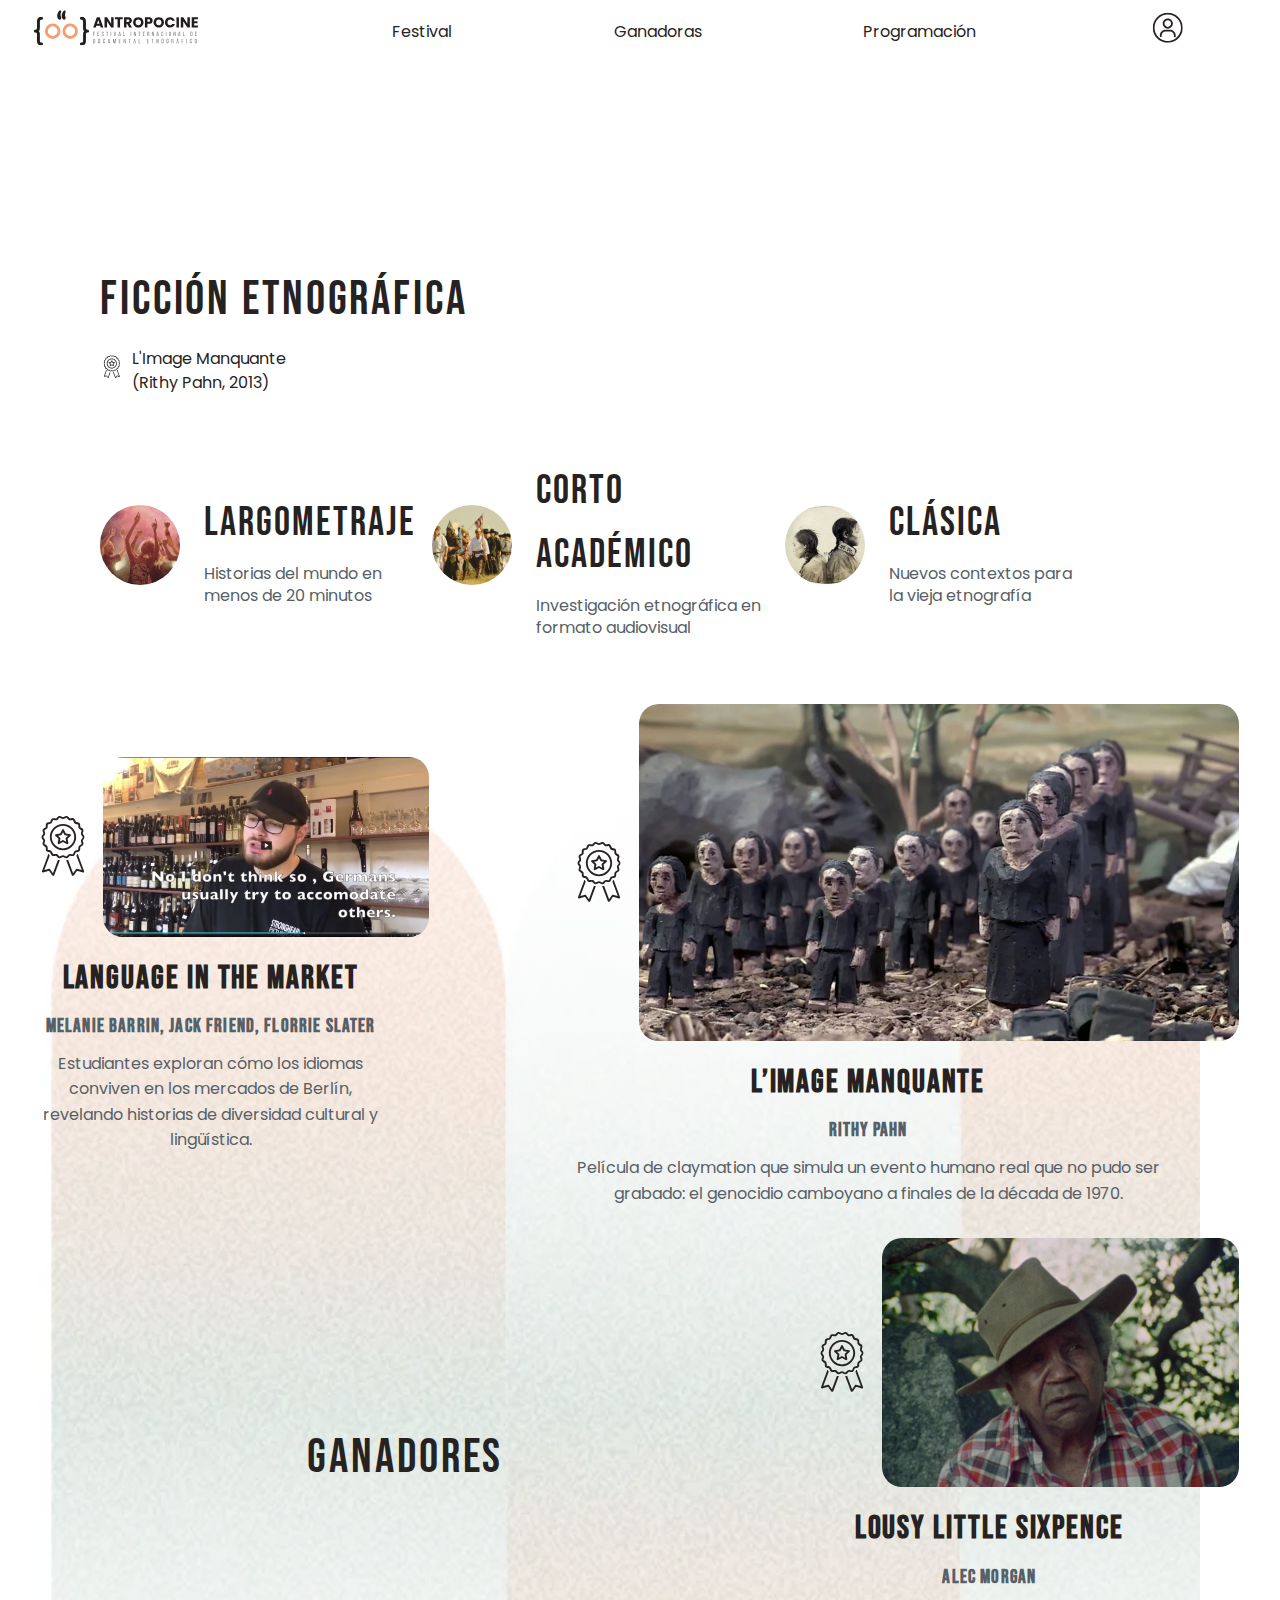
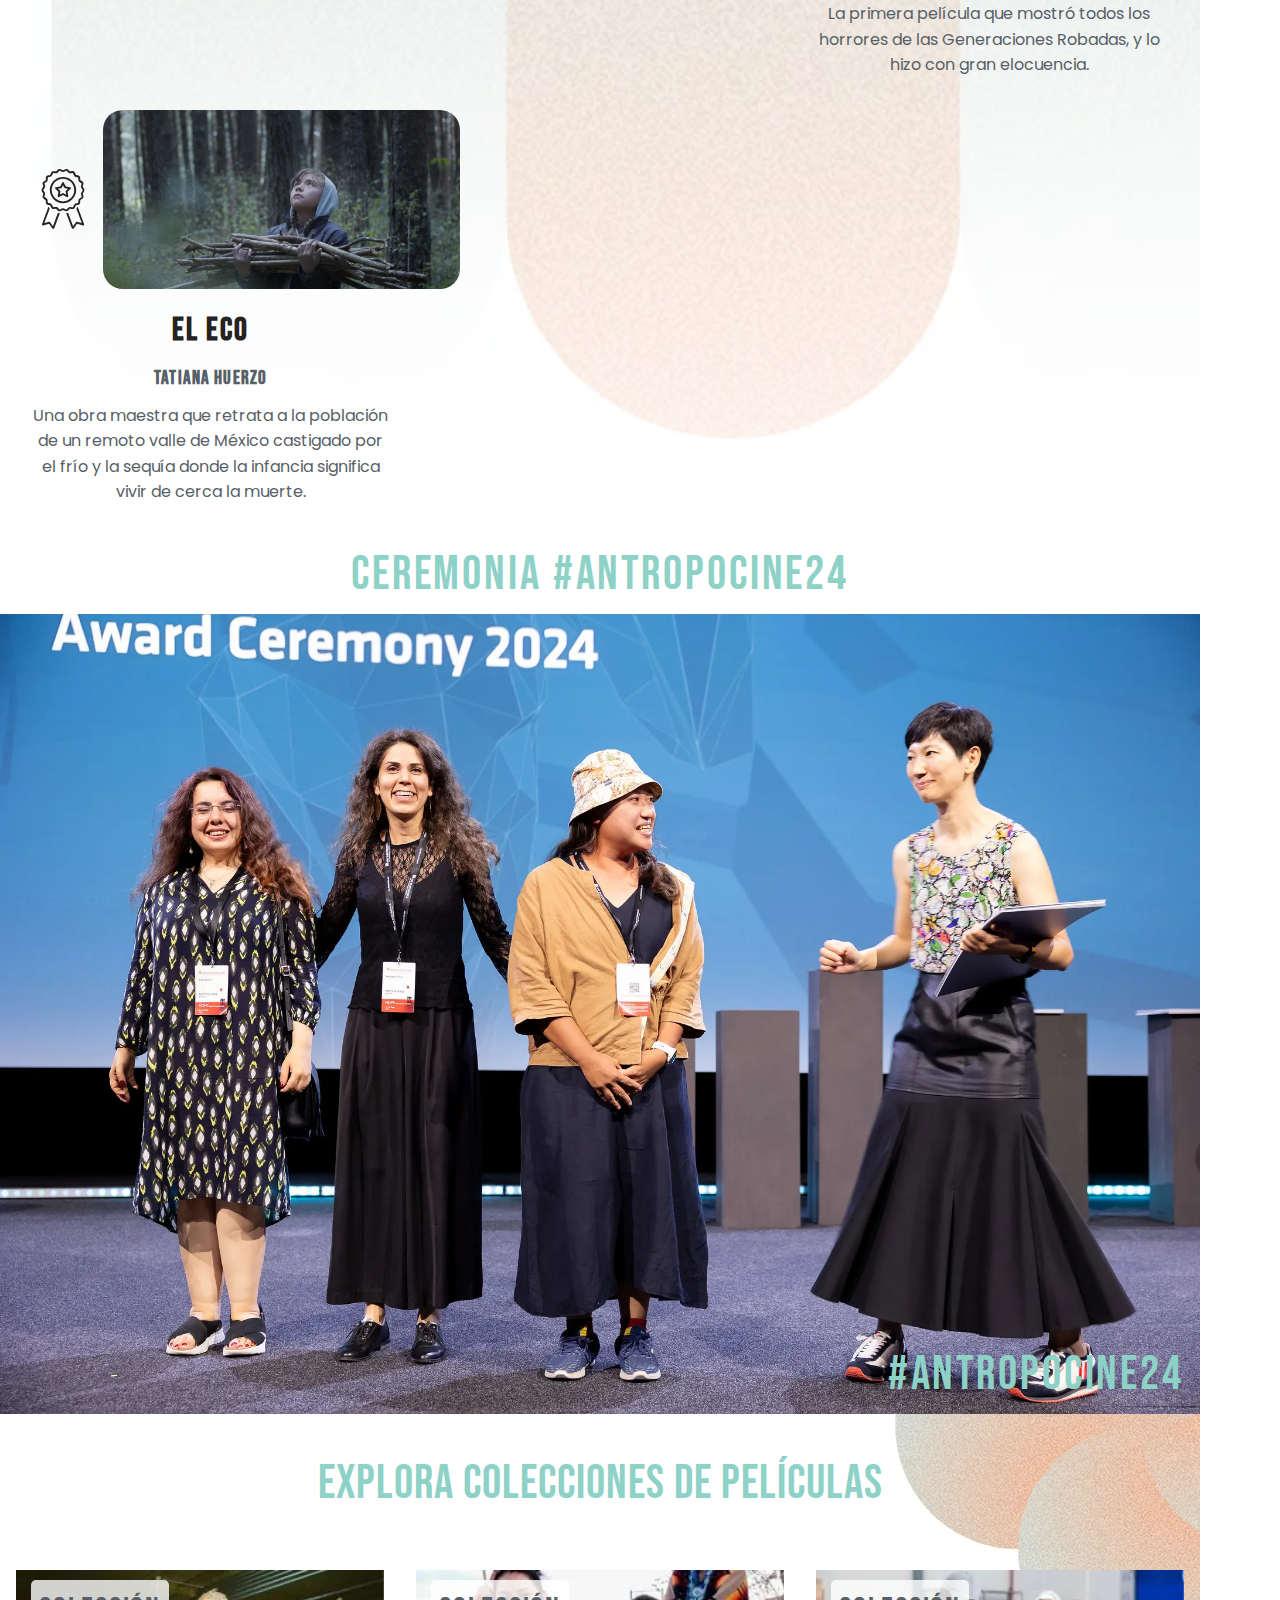
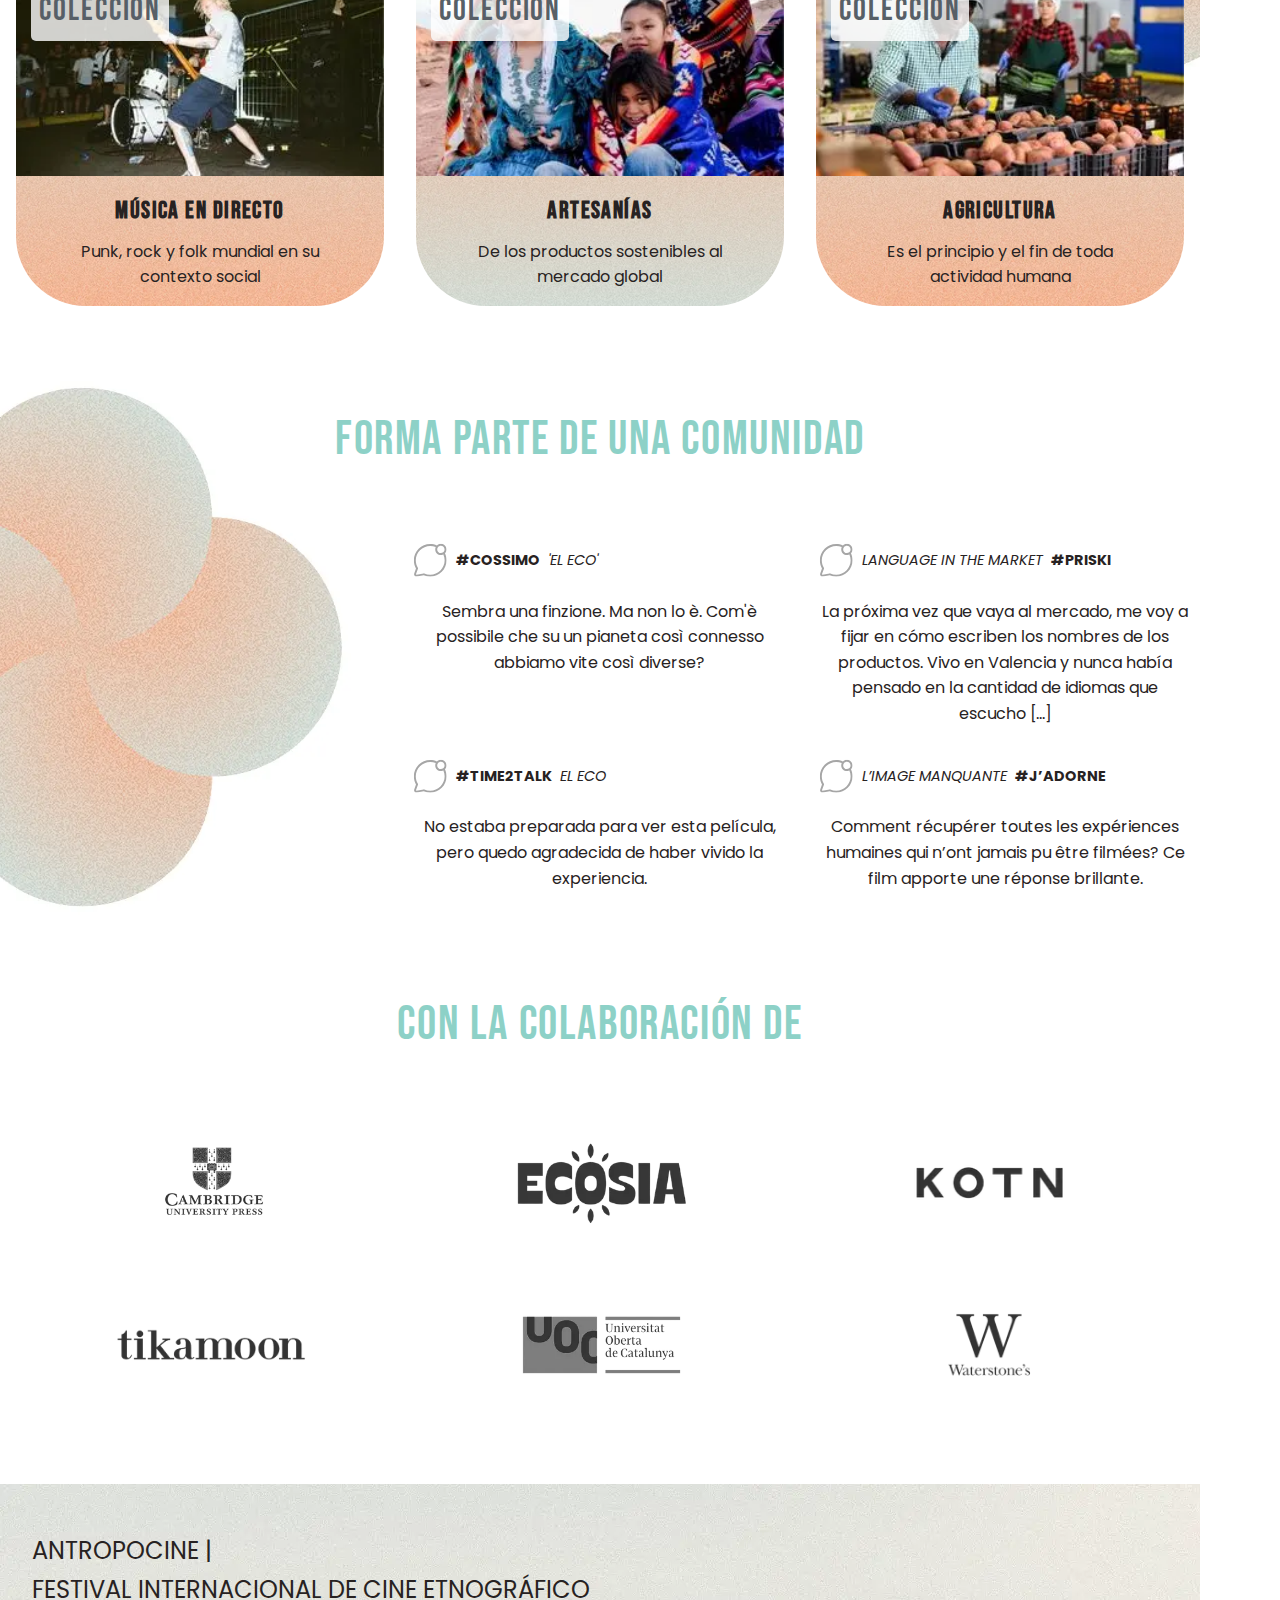
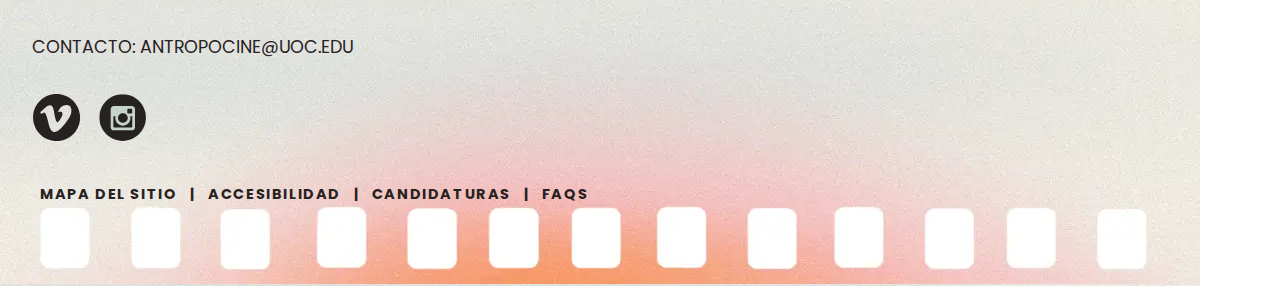
==== index.html @ ffd3224d "Update index.html" ====
<!DOCTYPE html>
<html lang="es">
<head>
    <meta charset="UTF-8">
    <meta name="viewport" content="width=device-width, initial-scale=1.0">
    <title>Home</title>
    <!-- Enlace a Google Fonts -->
    <link href="https://fonts.googleapis.com/css2?family=Bebas+Neue&family=Poppins:wght@400;500;600;700&display=swap" rel="stylesheet">
    <!-- Archivo CSS -->
    <link rel="stylesheet" href="css/base.css">
    <link rel="stylesheet" href="css/styles.css">
</head>
<body>
    <div class="container">
        <header class="header-container">
            <!-- Botón del menú -->
            <button id="menu-toggle" aria-haspopup="true" aria-expanded="false" aria-controls="menu">
                <img src="assets/icons/menu.svg" alt="Abrir menú">
            </button>
        
            <!-- Logo -->
            <a href="index.html" class="header-logo">
                <img src="assets/icons/antropocine.svg" alt="Antropocine Logo">
            </a>
        
            <!-- Menú desplegable -->
            <nav id="menu" class="dropdown" aria-hidden="true">
                <ul>
                    <li><a href="#festival">Festival</a></li>
                    <li><a href="#ganadoras">Ganadoras</a></li>
                    <li><a href="#programacion">Programación</a></li>
                </ul>
            </nav>
        
            <!-- Ícono del usuario -->
            <a id="user-access" href="#useracces" aria-label="Acceso de usuario">
                <img src="assets/icons/user.svg" alt="Acceso de usuario">
            </a>
        </header>
        <main class="container">
            <!-- Sección vídeo destacado-->
            <section class="highlight">
                <video class="banner-video" autoplay muted loop playsinline aria-label="Vídeo destacado sobre ficción etnográfica">
                    <source src="assets/videos/The-Missing-Picture.mov" type="video/mp4">
                    Tu navegador no soporta la reproducción de vídeo.
                </video>
                <div class="highlight-title">
                    <h2>Ficción Etnográfica</h2>
                    <div class="text-with-icon">
                        <img src="assets/icons/award.svg" alt="Película premiada" class="text-icon">
                        <div class="video-title">
                            <p>L'Image Manquante</p>
                            <p>(Rithy Pahn, 2013)</p>
                        </div>
                    </div>
                </div>
            </section>
            <!-- Sección categorías-->
        <section class="other-categories">
            <div id="long-film" role="region" aria-labelledby="long-film-title">
                <img src="assets/images/categorias/largometraje.webp" alt="Largometraje" class="round-image">
                <div class="category-title">
                    <h2 id="long-film-title">Largometraje</h2>
                    <p>Historias del mundo en menos de 20 minutos</p>
                </div>
            </div>
            <div id="academic" role="region" aria-labelledby="academic-title">
                <img src="assets/images/categorias/academico.webp" alt="Académico" class="round-image">
                <div class="category-title">
                    <h2 id="academic-title">Corto académico</h2>
                    <p>Investigación etnográfica en formato audiovisual</p>
                </div>
            </div>
            <div id="classical" role="region" aria-labelledby="classical-title">
                <img src="assets/images/categorias/clasica.webp" alt="Clasico" class="round-image">
                <div class="category-title">
                    <h2 id="classical-title">Clásica</h2>
                    <p>Nuevos contextos para la vieja etnografía</p>
                </div>
            </div>
        </section>
        <!-- Sección ganadores-->
        <section class="winners" aria-labelledby="winners-title">
            <h2 id="winners-title">Ganadores</h2>
            <div class="winner-detail" role="article">
                <div class="image-with-icon">
                    <img src="assets/icons/award.svg" alt="Película premiada">
                    <img src="assets/images/ganadores/language_in_the_market.webp" alt="Language in the market" class="rounded-image">
                </div>           
                <div class="film-title">
                    <h3 class="title">Language in the market</h3>
                    <h3 class="authors">MELANIE BARRIN, JACK FRIEND, FLORRIE SLATER</h3>
                    <p>Estudiantes exploran cómo los idiomas conviven en los mercados de Berlín,
                        revelando historias de diversidad cultural y lingüística.</p>
                </div>
            </div>
            <div class="winner-detail" role="article">
                <div class="image-with-icon">
                    <img src="assets/icons/award.svg" alt="Película premiada">
                    <img src="assets/images/ganadores/lousylittlesixpence.webp" alt="Lousy Little Sixpence" class="rounded-image">
                </div>  
                <div class="film-title">
                    <h3 class="title">Lousy Little Sixpence</h3>
                    <h3 class="authors">Alec Morgan</h3>
                    <p>La primera película que mostró todos los horrores de las
                        Generaciones Robadas, y lo hizo con gran elocuencia.</p>
                </div>
            </div>
            <div class="winner-detail" role="article">
                <div class="image-with-icon">
                    <img src="assets/icons/award.svg" alt="Película premiada">
                    <img src="assets/images/ganadores/limage_manquante.webp" alt="L'image manquante" class="rounded-image">
                </div> 
                <div class="film-title">
                    <h3 class="title">L’Image Manquante</h3>
                    <h3 class="authors">Rithy Pahn</h3>
                    <p>Película de claymation que simula un evento humano real
                        que no pudo ser grabado: el genocidio camboyano a finales de la década de 1970.</p>
                </div>
            </div>
            <div class="winner-detail" role="article">
                <div class="image-with-icon">
                    <img src="assets/icons/award.svg" alt="Película premiada">
                    <img src="assets/images/ganadores/el_eco.webp" alt="El eco" class="rounded-image">
                </div> 
                <div class="film-title">
                    <h3 class="title">El eco</h3>
                    <h3 class="authors">TATIANA HUERZO</h3>
                    <p>Una obra maestra que retrata a la población de un remoto valle de México
                        castigado por el frío y la sequía donde la infancia significa vivir de cerca la muerte.</p>
                </div>
            </div>
        </section>
        <section class="image-slider" aria-labelledby="carousel-title">
            <h2 id="carousel-title">Ceremonia #antropocine24</h2>
            <div id="slider" class="slider-container">
                <div class="slide active" aria-hidden="false">
                    <img src="assets/images/ceremonia/awards_1.webp" alt="Imagen 1 de la ceremonia">
                    <div class="slide-title">
                        <h2>#antropocine24</h2>
                    </div>
                </div>
                <div class="slide" aria-hidden="true">
                    <img src="assets/images/ceremonia/awards_2.webp" alt="Imagen 2 de la ceremonia">
                    <div class="slide-title">
                        <h2>#antropocine24</h2>
                    </div>
                </div>
                <div class="slide" aria-hidden="true">
                    <img src="assets/images/ceremonia/awards_3.webp" alt="Imagen 3 de la ceremonia">
                    <div class="slide-title">
                        <h2>#antropocine24</h2>
                    </div>
                </div>
                <div class="slide" aria-hidden="true">
                    <img src="assets/images/ceremonia/awards_4.webp" alt="Imagen 4 de la ceremonia">
                    <div class="slide-title">
                        <h2>#antropocine24</h2>
                    </div>
                </div>
                <div class="slide" aria-hidden="true">
                    <img src="assets/images/ceremonia/awards_5.webp" alt="Imagen 5 de la ceremonia">
                    <div class="slide-title">
                        <h2>#antropocine24</h2>
                    </div>
                </div>
            </div>
            <!-- Controles -->
            <button class="prev" aria-controls="slider" aria-label="Imagen anterior">←</button>
            <button class="next" aria-controls="slider" aria-label="Imagen siguiente">→</button>
        </section>
        <!-- Sección colecciones-->
        <section class="film-collections" aria-labelledby="collections-title">
            <h2 id="collections-title">Explora colecciones de películas</h2>
            <div class="collections-grid">
                <div class="collection" role="region" aria-labelledby="music-title">
                    <h3>Colección</h3>
                    <img src="assets/images/colecciones/music.webp" alt="Imagen representativa de la música en directo">
                    <h4 id="music-title">Música en directo</h4>
                    <p>Punk, rock y folk mundial en su contexto social</p>
                </div>
                <div class="collection" role="region" aria-labelledby="crafts-title">
                    <h3>Colección</h3>
                    <img src="assets/images/colecciones/crafts.webp" alt="Imagen representativa de artesanías">
                    <h4 id="crafts-title">Artesanías</h4>
                    <p>De los productos sostenibles al mercado global</p>
                </div>
                <div class="collection" role="region" aria-labelledby="agriculture-title">
                    <h3>Colección</h3>
                    <img src="assets/images/colecciones/agriculture.webp" alt="Imagen representativa de la agricultura">
                    <h4 id="agriculture-title">Agricultura</h4>
                    <p>Es el principio y el fin de toda actividad humana</p>
                </div>           
            </div>
         </section>
         <!-- Sección últimos comentarios -->
        <section class="comments" aria-labelledby="comments-title">
            <h2 id="comments-title">Forma parte de una comunidad</h2>
            <div class="comment-list" role="list">
                <div class="comment"  role="listitem" aria-labelledby="comment-cossimo">
                    <div class="comment-header">
                        <img src="assets/icons/comment_inactive.svg" alt="icono de comentario">
                        <p id="comment-cossimo" class="hastag">#cossimo</p>
                        <p class="film">'El eco'</p>
                    </div>
                    <p class="comment-text">Sembra una finzione. Ma non lo è.
                        Com'è possibile che su un pianeta così
                        connesso abbiamo vite così diverse?</p>
                </div>
                <div class="comment" role="listitem" aria-labelledby="comment-priski">
                    <div class="comment-header">
                        <img src="assets/icons/comment_inactive.svg" alt="icono de comentario">
                        <p class="film">Language in the market</p>
                        <p id="comment-priski" class="hastag">#priski</p>
                    </div>
                    <p class="comment-text">La próxima vez que vaya al mercado,
                        me voy a fijar en cómo escriben los
                        nombres de los productos. Vivo en
                        Valencia y nunca había pensado en la
                        cantidad de idiomas que escucho [...]</p>
                </div>
                <div class="comment" role="listitem" aria-labelledby="comment-time2talk">
                    <div class="comment-header">
                        <img src="assets/icons/comment_inactive.svg" alt="icono de comentario">
                        <p id="comment-time2talk" class="hastag">#time2talk</p>
                        <p class="film">El eco</p>
                    </div>
                    <p class="comment-text">No estaba preparada para ver esta
                        película, pero quedo agradecida de
                        haber vivido la experiencia.</p>
                </div>
                <div class="comment" role="listitem" aria-labelledby="comment-jadorne">
                    <div class="comment-header">
                        <img src="assets/icons/comment_inactive.svg" alt="icono de comentario">
                        <p class="film">l’image manquante</p>
                        <p id="comment-jadorne" class="hastag">#j’adorne</p>
                    </div>
                    <p class="comment-text">Comment récupérer toutes les
                        expériences humaines qui n’ont jamais
                        pu être filmées? Ce film apporte une
                        réponse brillante.</p>
                </div>
            </div>
        </section>
        <!-- Sección patrocinadores -->
        <section class="partners">
            <h2>Con la colaboración de</h2>
            <a href="#Cambridge"><img src="assets/images/patrocinadores/cambridge.webp" alt="Cambridge"></a>
            <a href="#Ecosia"><img src="assets/images/patrocinadores/ecosia.webp" alt="Ecosia"></a>
            <a href="#Kotn"><img src="assets/images/patrocinadores/kotn.webp" alt="Kotn"></a>
            <a href="#Tikamoon"><img src="assets/images/patrocinadores/tikamoon.webp" alt="Tikamoon"></a>
            <a href="#UOC"><img src="assets/images/patrocinadores/uoc.webp" alt="UOC"></a>
            <a href="#WaterStones"><img src="assets/images/patrocinadores/waterstones.webp" alt="WaterStones"></a>
        </section>
        </main>
        <!-- Footer -->
        <footer class="footer">
            <div class="footer-content">
                <p class="footer-title">ANTROPOCINE |<br>FESTIVAL INTERNACIONAL DE CINE ETNOGRÁFICO</p>
                <p class="footer-contact">CONTACTO: <a href="mailto:#">ANTROPOCINE@UOC.EDU</a></p>
                
                <div class="social-icons">
                    <a href="#vimeo" aria-label="Ir a Vimeo">
                        <img src="assets/icons/vimeo_black.svg" alt="Vimeo">
                    </a>
                    <a href="#instagram" aria-label="Ir a Instagram">
                        <img src="assets/icons/instagram_black.svg" alt="Instagram">
                    </a>
                </div>
        
                <nav class="footer-links">
                    <a href="#mapa-sitio">MAPA DEL SITIO</a> |
                    <a href="#accesibilidad">ACCESIBILIDAD</a> |
                    <a href="#candidaturas">CANDIDATURAS</a> |
                    <a href="#faqs">FAQS</a>
                </nav>
            </div>
        </footer>
    </div>
    <!-- Enlace al archivo JavaScript -->
    <script src="js/menu.js"></script>
    <script src="js/slider.js"></script>    
</body>
</html>
---- css/base.css ----
/* base.css */

/* Variables globales de colores */
:root {
    --color-white: #FFFFFF;
    --color-moss-green: #8dd1c7;
    --color-clay-orange: #F49E71;
    --color-watercolor-gray: #575F67;
    --color-raisin-black: #272222;
}

/* Tipografías globales */
body {
    font-family: 'Poppins', sans-serif;
    font-size: 1rem;
    color: var(--color-raisin-black);
    line-height: 1.6;
    margin: 0;
    padding: 0;
    background-color: var(--color-white);
    box-sizing: border-box;
}

h1, h2, h3, h4, h5, h6 {
    font-family: 'Bebas Neue', sans-serif;
    letter-spacing: 0.06em;
    margin: 0;
}

h1 {
    font-size: 2.3rem;
    font-weight: normal;
    text-transform: uppercase;
}

h2 {
    font-size: 1.8rem;
    font-weight: lighter;
    text-transform: uppercase;
}
h3 {
    font-size: 1.5rem;
    font-weight: lighter;
    text-transform: uppercase;
}
h {
    font-size: 1.2rem;
    font-weight: lighter;
    text-transform: uppercase;
}
p {
    font-size: 1rem;
    margin: 0;
}

blockquote {
    font-size: 24px;
    font-weight: 300;
    color: var(--color-watercolor-gray);
    border-left: 4px solid var(--color-clay-orange);
    padding-left: 1rem;
    margin: 1rem 0;
}

/* Botones */
button {
    background: linear-gradient(to right, var(--color-moss-green), var(--color-clay-orange));
    color: var(--color-white);
    font-family: 'Poppins', sans-serif;
    font-size: 15px;
    border: none;
    padding: 0.5rem 1rem;
    border-radius: 5px;
    cursor: pointer;
    transition: background-color 0.3s ease;
}

button:hover {
    background: linear-gradient(to left, var(--color-clay-orange), var(--color-moss-green));
}

/* Contenedores */
.container {
    max-width: 1200px;
    margin: 0 auto;
}

.card {
    background-color: var(--color-white);
    border: 1px solid var(--color-moss-green);
    border-radius: 8px;
    box-shadow: 0 4px 8px rgba(0, 0, 0, 0.1);
    padding: 1rem;
    margin: 1rem 0;
    transition: transform 0.3s ease;
}

.card:hover {
    transform: scale(1.02);
}

/* Media Queries */
@media (min-width: 680px) {
    h1 {
        font-size: 4rem;
    }

    h2 {
        font-size: 3rem;
    }
    h3{
        font-size: 2rem;
    }
    h4{
        font-size: 1.5rem;
    }

    p {
        font-size: 1rem;
    }

    .container {
        padding: 0.5rem;
    }
}
---- css/styles.css ----
* {
    margin: 0 ;
    padding: 0;
    box-sizing: border-box;
    max-width: 1200px;

}

/* CONTENEDOR PRINCIPAL */
.container {
    max-width: 1200px; /* Ancho máximo */
    margin: 0 auto; /* Centrar en pantalla */
    padding: 0; /* Espaciado interno */
    margin-top: 4rem;
}
/* HEADER CONTAINER */
.header-container {
    position: fixed; /* Siempre visible */
    width: 100%; /* Ocupa todo el ancho */
    max-width: 1200px;
    margin: 0 auto;
    height: 4rem; /* Altura fija */
    top: 0;
    left: 0;
    display: flex; /* Flex para distribuir los elementos */
    justify-content: space-between; /* Espacio entre los elementos */
    align-items: center; /* Centrado vertical */
    padding: 0 1rem; /* Espaciado interno horizontal */
    background-color: var(--color-white); /* Fondo blanco */
    z-index: 1000; /* Encima de otros elementos */
}

/* HEADER - BOTONES Y LOGO */
.header-container > div {
    display: flex; /* Flexbox para organizar los elementos */
    align-items: center; /* Centrado vertical */
    justify-content: space-between; /* Espaciado uniforme */
    width: 100%; /* Ocupa todo el ancho disponible */
    gap: 1rem;
}

/* BOTÓN DEL MENÚ Y DE USUARIO */
#menu-toggle, #user-access {
    background: none; /* Sin fondo */
    border: none; /* Sin bordes */
    padding: 0; /* Sin relleno extra */
    cursor: pointer; /* Cursor interactivo */
    flex-shrink: 0; /* Evita que los íconos se reduzcan */
}

#menu-toggle img, #user-access img {
    width: 32px; /* Tamaño del ícono */
    height: 32px;
    transition: transform 0.3s ease;
}

#menu-toggle img:hover {
    content: url('../assets/icons/menu_hover.svg');/*cambio de icono al pasar por encima*/
}
#user-access img:hover{
    content: url('../assets/icons/user_hover.svg');/*cambio de icono al pasar por encima*/
}
/* LOGO */
.header-container img {
    width: auto; /* Escala según el contenido */
    max-height: 3rem; /* Limitar altura */
    object-fit: contain; /* Escala proporcional */
    flex-grow: 1; /* El logo ocupa el espacio central sobrante */
}

/* MENÚ NAV (OCULTO POR DEFECTO) */
nav.dropdown {
    display: none; /* Ocultar inicialmente */
    position: absolute; /* Relativo al header */
    top: 0; /* Comienza en la parte superior */
    left: 0; /* Alineado a la izquierda */
    transform: translateY(-100%); /* Oculto hacia arriba */
    width: 50%; /* Menú ocupará la mitad del ancho */
    background-color: rgba(255,255,255,0.9); /* Fondo blanco semitransparente */
    z-index: 2000;/*Asegura que el menú esté encima de todo*/
    transition: transform 0.3s ease, opacity 0.3s ease; /* Transiciones suaves */
    opacity: 0; /* Inicialmente invisible */
}

/* MENÚ ACTIVO */
nav.dropdown.active {
    display: block; /* Mostrar el menú */
    transform: translateY(0); /* Deslizar hacia abajo */
    opacity: 1; /* Hacer visible */
}

/* Contenido del menú */
nav.dropdown ul {
    list-style: none; /* Sin viñetas */
    margin: 0; /*Sin margen*/
    padding: 1rem; /* Espaciado interno */
}

nav.dropdown ul li {
    padding: 0.5rem 0;
}

nav.dropdown ul li:last-child {
    border-bottom: none; /* Sin borde para el último */
}

nav.dropdown ul li a {
    font-size: 1rem; /* Tamaño del texto */
    color: var(--color-raisin-black); /* Color del enlace */
    text-decoration: none; /* Sin subrayado */
    display: block; /* El enlace ocupa todo el ancho */
}

nav.dropdown ul li a:hover {
    color: var(--color-clay-orange); /* Cambia el color al hover */
}

/* SECCIÓN DESTACADA */
.highlight {
    position: relative;
    overflow: hidden;
}

/* VÍDEO */
.banner-video {
    width: 100%;
    height: auto;
    object-fit: cover;
}

/* CONTENEDOR DEL TÍTULO Y TEXTO */
.highlight-title {
    display: flex; /* Flex para organizar el contenido */
    flex-direction: column; /* Título encima, texto con ícono debajo */
    align-items: flex-start; /* Todo alineado al borde izquierdo */
    width: 100%; /* Asegura que ocupa el ancho completo */
    padding: 0; /* Elimina el padding existente */
    margin-left: 1rem;
}


/* TEXTO CON ICONO */
.text-with-icon {
    display: flex; /* Flex para organizar el contenido */
    align-items: center; /* Centrar verticalmente el ícono y texto */
    justify-content: flex-start; /* Justificar elementos al inicio (izquierda) */
    gap: 0.5rem; /* Espaciado entre ícono y texto */
    margin-left: 0; /* Asegura que no haya margen adicional */
    padding-left: 0; /* Quita cualquier padding extra */
}

/* ICONO DEL PREMIO */
.text-with-icon .text-icon {
    width: 32px; /* Tamaño del icono */
    height: 32px;
    flex-shrink: 0; /* Evita que el icono se reduzca */
}

/* TÍTULO DEL VÍDEO */
.video-title {

    line-height: 1.5; /* Espaciado entre líneas */
}

.video-title p {
    margin: 0; /* Elimina márgenes extra */
    text-align: left; /* Asegura alineación a la izquierda */
}

/* SECCIÓN CATEGORÍAS */
.other-categories {
    display: flex; /* Alinea los elementos en fila */
    flex-direction: column; /* Alineación vertical en pantallas pequeñas */
    gap: 2rem; /* Espaciado entre categorías */
    align-items: center; /* Centra el contenido */
    padding: 0.5rem 1rem; /* Espaciado interno */
}

/* CATEGORÍA INDIVIDUAL */
.other-categories > div {
    display: flex; /* Alinea la imagen y el texto en fila */
    align-items: center; /* Centrado vertical */
    gap: 1.5rem; /* Espaciado entre la imagen y el texto */
    max-width: 800px; /* Limita el ancho máximo */
    text-align: left; /* Alineación del texto */
}

/* IMAGEN REDONDA */
.round-image {
    width: 80px; /* Tamaño de la imagen */
    height: 80px;
    border-radius: 50%; /* Hace la imagen circular */
    object-fit: cover; /* Ajusta el contenido de la imagen */
    
}

/* TITULO DE LA CATEGORÍA */
.category-title h2 {
    color: var(--color-raisin-black);
    font-size: 1.6rem; 
    margin: 0; /* Elimina márgenes extra */
    letter-spacing: 0.05em; /* Ajuste de espaciado entre letras */
}

/* DESCRIPCIÓN DE LA CATEGORÍA */
.category-title p {
    color: var(--color-watercolor-gray); 
    margin: 0; /* Elimina márgenes extra */
    line-height: 1.4; /* Espaciado entre líneas */
}

/* SECCIÓN GANADORES */
.winners h2{
    text-align: center;
    color: var(--color-raisin-black);
}
.winners {
    display: flex; /* Alinea los elementos en fila */
    flex-direction: column; /* Columnas en pantallas pequeñas */
    gap: 1.5rem; /* Espaciado entre los elementos */
    padding: 2rem 1rem; /* Espaciado interno */
    align-items: center; /* Centra el contenido */
    background: linear-gradient(
            rgba(255, 255, 255, 0.95),
            rgba(255,255,255, 0.3),
            rgba(255, 255, 255, 0.95)
        ),
        url('../assets/images/fondos/degradado_lineas.webp') center / cover repeat;
    background-size: 200%;
    background-position-x: 10%;
}
    
/* DETALLE INDIVIDUAL DEL GANADOR */
.winner-detail {
    display: flex; /* Alinea imagen y texto en fila */
    flex-direction: column; /* Vertical para pantallas pequeñas */
    gap: 1rem; /* Espaciado entre imagen y texto */
    align-items: center; /* Centra el contenido */
    max-width: 600px; /* Ancho máximo */
    text-align: center; /* Centra el texto */
}
.image-with-icon{
    display:flex;
    flex-direction: row;/*Coloca el icono al lado de la imagen*/
    align-items: center;/*Centra el icono y la imagen*/
}


/* IMAGEN REDONDEADA */
.rounded-image {
    width: 80%;
    max-width: 300px; /* Tamaño máximo de la imagen */
    border-radius:70px; /* Esquinas redondeadas */
    object-fit: cover; /* Ajusta el contenido de la imagen */
}
/* CONTENEDOR DEL TÍTULO Y LOS AUTORES */
.film-title {
    display: flex; /* Activa Flexbox */
    justify-content: space-between; /* Título a la izquierda, autores a la derecha */
    align-items:center; /* Alinea los textos por su línea base */
    flex-wrap: wrap; /* Permite que los elementos se ajusten si no hay espacio */
    gap: 1rem; /* Espaciado entre los elementos si se ajustan */
    width: 100%; /* Asegura que ocupen el ancho completo */
}
/* TÍTULO DE LA PELÍCULA */
.film-title .title {
    font-weight: lighter;
    color: var(--color-raisin-black); /* Color del título */
    margin: 0; /* Elimina márgenes extra */
    text-align: right; /* Alineación a la izquierda */
    flex: 1; /* Ocupa el espacio necesario */
}

/* AUTORES */
.film-title .authors {
    color: var(--color-watercolor-gray); /* Color de los autores */
    font-weight: 700; /* Negrita */
    margin: 0; /* Elimina márgenes extra */
    text-align: left; /* Alineación a la derecha */
    flex: 1; /* Ocupa el espacio necesario */
    font-size:1.2rem;/*Reducción del tamaño*/
}

/* DESCRIPCIÓN */
.winner-detail .film-title p {
    color: var(--color-watercolor-gray); /* Color gris */
    line-height: 1.6; /* Espaciado entre líneas */
    margin: 0;
    text-align: center;
}

/*SECCIÓN SLIDER*/
.image-slider h2{
    text-align: center;
    color: var(--color-moss-green);
}
/* CONTENEDOR SLIDER PRINCIPAL */
.image-slider {
    position: relative;
    max-width: 100%;
    overflow: hidden;
}

/* CONTENEDOR DE SLIDES */
.slider-container {
    display: flex;
    transition: transform 0.5s ease-in-out; /* Animación suave */
}

/* SLIDE INDIVIDUAL */
.slide {
    min-width: 100%; /* Cada slide ocupa todo el ancho */
    opacity: 0; /* Invisible por defecto */
    transition: opacity 0.5s ease-in-out; /* Transición suave */
    position: absolute; /* Superpone los slides */
    top: 0;
    left: 0;
}

.slide.active {
    opacity: 1; /* Sólo el slide activo es visible */
    position: relative;
}

/* IMÁGENES */
.slide img {
    width: 100%;
    height: auto;
    display: block;
}

/* CONTROLES */
button.prev, button.next {
    position: absolute;
    top: 50%;
    transform: translateY(-50%);
    width: 50%; /*Área clicable cubre la mitad del slider */
    height: 100%;
    background: none; /* Sin fondo */
    border: none; /* Sin bordes */
    cursor: pointer;
    z-index: 100;
    opacity: 0; /* Completamente invisible */
}

button.prev {
    left: 10px;
}

button.next {
    right: 10px;
}

button.prev:hover, button.next:hover {
    opacity: 0.4; /* Ligera visibilidad al pasar el ratón */
}
/* CONTENEDOR DEL TÍTULO DENTRO DEL SLIDE */
.slide-title {
    position: absolute; /* Posiciona el título relativo al slide */
    bottom: 0; /* Posición desde el borde inferior */
    right: 0; /* Posición desde el borde derecho */
    padding: 0rem 1rem; /* Espaciado interno */
    color:var(--color-moss-green);
    z-index: 10; /* Asegura que esté sobre la imagen */
}

/* SECCIÓN FILM COLLECTIONS */
.film-collections {
    display: flex;
    flex-direction: column; /* Elementos apilados verticalmente */
    text-align: center; /* Centrar el texto */
    padding: 1.5rem 1rem; /* Espaciado interno */
    gap: 1.5rem; /* Espaciado entre título y colecciones */
}

.film-collections h2 {
    color: var(--color-moss-green); /* Color del texto */
    text-transform: uppercase; /* Texto en mayúsculas */
    letter-spacing: 1px; /* Espaciado entre letras */
    margin: 0 auto; /* Centra el título */
}
/*Grid de las colecciones*/
.collections-grid {
    display: flex;
    flex-direction: column; /* Elementos en una sola columna */
    gap: 1.5rem; /* Espaciado entre las colecciones */
}
/* CONTENEDOR DE CADA COLECCIÓN */
.collection {
    position: relative; /* Para el contenido superpuesto */
    margin: 0 auto; /* Centrar los contenedores */
    max-width: 400px; /* Limita el ancho de las colecciones */
    border-radius: 0 0 70px 70px; /* Bordes redondeados en la parte inferior */
    overflow: hidden; /* Recorta el contenido excedente */
    background: url('../assets/images/fondos/degradado2.webp') no-repeat center;
    background-size: cover; /* Escala el fondo para cubrir el contenedor */
}

.collection:nth-child(odd) {
    background: url('../assets/images/fondos/degradado_1.webp') no-repeat center;
    background-size: cover; /* Fondo diferente para elementos impares */
}
/* IMAGEN */
.collection img {
    display: block;
    width: 100%; /* Imagen ocupa el ancho completo */
    height: auto; /* Mantiene la proporción */
}

/* TÍTULO SOBRE IMAGEN */
.collection h3 {
    position: absolute;
    top: 10px; /* Posición desde la parte superior */
    left: 15px; /* Posición desde la izquierda */
    color:var(--color-watercolor-gray); 
    padding: 0.3rem 0.5rem; /* Espaciado interno */
    background-color:rgba(255, 255, 255, 0.8);/*Fondo blanco semitransparente*/
    border-radius: 5px; /* Bordes redondeados */
    text-transform: uppercase;

}

/* TÍTULO DE COLECCIÓN */
.collection h4 {
    font-size: 1.5rem;/*tamaño más grande*/
    font-weight:bold;
    color: var(--color-raisin-black); /* Texto negro */
    margin: 1rem 0 0.5rem; /* Espaciado superior e inferior */
}

/* TEXTO DESCRIPTIVO */
.collection p {
    text-align: center;
    font-weight: 400; /* Regular */
    color: var(--color-raisin-black); /* Texto negro */
    padding: 0 3rem 1rem; /* Espaciado interno */
}

/*SECCIÓN ÚLTIMOS COMENTARIOS*/
.comments {
    width:100%;
    max-width: 1200px; /* Ancho máximo de la sección */
    margin: 2rem auto; /* Centrado horizontal */
    padding: 2rem 0.5rem; /* Espaciado interno */
    background: linear-gradient(
            rgba(255, 255, 255, 0.95),
            rgba(255,255,255, 0.3),
            rgba(255, 255, 255, 0.95)
        ),
        url('../assets/images/fondos/degradado_lineas.webp') center / cover repeat;
    background-size: 230%;
    background-position-x: -90%;
}

.comments h2 {
    text-align: center; /* Centra el texto del encabezado */
    text-transform: uppercase;
    color: var(--color-moss-green); /* Color verde claro */
    margin-bottom: 1.5rem; /* Espaciado inferior */
    letter-spacing: 0.1rem; /* Espaciado entre letras */
}

/* Lista de comentarios */
.comment-list {
    display: grid;
    grid-template-columns: 1fr; /* Una columna */
    gap: 2rem;
}
/* Cada comentario */
.comment {
    display: flex;
    flex-direction: column;
    max-width: 100%; /* Ocupa el ancho completo */
}
.comment-header {
    display: flex; /* Alinea los elementos en una fila */
    justify-content: center; /* Centra el contenido */
    align-items: center; /* Centra verticalmente */
    gap: 0.5rem; /* Espaciado entre los elementos */
    margin-bottom: 0.8rem; /* Espaciado inferior */
}
.comment-header p{
    font-size: 0.9rem;
}
.comment-header img {
    width: 35px; /* Tamaño del ícono */
    height: 35px;
    margin-bottom: 0.5rem; /* Espaciado inferior */
}
.comment .hastag {
    font-weight: bold; /* Negrita */
    text-transform: uppercase;
    color: var(--color-raisin-black); 
    margin-bottom: 0.5rem; /* Espaciado inferior */
}

.comment .film {
    font-weight: 400;
    font-style: italic;
    text-transform: uppercase;
    color: var(--color-raisin-black);
    margin-bottom: 0.5rem; /* Espaciado inferior */
}

.comment .comment-text {
    font-weight: 400;
    color: var(--color-raisin-black);
    line-height: 1.6; /* Mejora la legibilidad */
    text-align: center; /* Centra el texto */
}


/*SECCIÓN PATROCINADORES*/
.partners {
    display: grid;
    grid-template-columns: 1fr; /* Una columna en móvil */
    gap: 1rem; /* Espaciado entre elementos */
    justify-content: center;
    align-items: center;
    max-width: 1200px; /* Ancho máximo */
    margin: 2rem auto; /* Centrado horizontal */
    padding: 2rem; /* Espaciado interno */
}
.partners h2 {
    text-align: center;
    text-transform: uppercase;
    color: var(--color-moss-green); /* Color verde */
    margin-bottom: 2rem; /* Espaciado inferior */
    letter-spacing: 0.1rem; /* Espaciado entre letras */
    grid-column: 1 / -1; /* Título ocupa todo el ancho */
}
.partners a{
    justify-self: center; 
}
.partners img {
    max-width: 150px; /* Limita el tamaño de los logos */
    height: auto;
}

/* CONTENEDOR GENERAL DEL FOOTER */
.footer {
    background: url('../assets/images/fondos/banner_film_inferior.webp') no-repeat center;
    background-size: cover; /* Asegura que el fondo cubra todo el contenedor */
    text-align: left; 
    padding: 0.3rem 1rem; /* Espaciado interno */
    padding-bottom: 3.6rem;
    color:var(--color-raisin-black); /* Color de texto */
}

/* TÍTULO */
.footer-title {
    
    font-size: 1.3rem;
    text-transform: uppercase;
    line-height: 1.6;
    margin-bottom: 1.5rem;
}

/* CONTACTO */
.footer-contact {
    
    font-size: 1rem;
    margin-bottom: 2rem;
}

.footer-contact a {
    color:var(--color-raisin-black);
    text-decoration: none;
    
}

/* ICONOS DE REDES SOCIALES */
.social-icons {
    display: flex;
    justify-content: center; /* Centra los iconos */
    gap: 1rem; /* Espaciado entre iconos */
    margin-bottom: 2rem;
}

.social-icons img {
    width: 50px; /* Tamaño ajustado para los iconos */
    height: 50px;
    transition: transform 0.3s ease; /* Animación de hover */
}

.social-icons img:hover {
    transform: scale(1.1); /* Escala al pasar el cursor */
}

/* ENLACES DEL FOOTER */
.footer-links {
    font-size: 0.9rem;
    text-transform: uppercase;
    letter-spacing: 0.1rem;
}

.footer-links a {
    color:var(--color-raisin-black);
    text-decoration: none;
    padding: 0 0.5rem; /* Espaciado entre enlaces */
}

.footer-links a:hover {
    color: var(--color-clay-orange); /* Cambia de color al hover */
}

/* RESPONSIVE: ALINEACIÓN EN PANTALLAS GRANDES */
@media (min-width: 1200px) {
    /*HEADER*/
    .header-container {
        height: 4rem; /* Altura mayor */
        padding: 0 1rem; /* Más espacio interno */
        justify-content: space-between; /* Asegurar alineación entre logo y menú */
    }

    /* Ajuste del contenedor interno */
    .header-container > div {
        display: flex; /* Mantener elementos en fila */
        justify-content: flex-start; /* Alinearlos desde la izquierda */
        align-items: center;
        gap: 2rem; /* Espaciado entre los elementos */
    }

    /* El logo se mantiene igual */
    .header-container img {
        width: 200px; /* Tamaño más grande del logo */
    }

    /* Ajuste del menú */
    nav.dropdown {
        display: block; /* Mostrar siempre */
        position: static; /* No es necesario posicionamiento absoluto */
        transform: none; /* Sin transformaciones */
        background-color: transparent; /* Fondo transparente */
        opacity: 1; /* Totalmente visible */
    }

    /* Lista del menú en fila */
    nav.dropdown ul {
        display: flex; /* Flex para colocar en fila */
        justify-content: space-between;
        gap: 1.5rem; /* Espaciado entre enlaces */
        padding: 0; /* Sin margen ni padding */
        list-style: none; /* Sin viñetas */
    }

    nav.dropdown ul li {
        margin: 0; /* Sin márgenes verticales */
        padding: 0; /* Sin padding */
    }

    nav.dropdown ul li a {
        color: var(--color-raisin-black); /* Color del texto */
        text-decoration: none; /* Sin subrayado */
    }

    nav.dropdown ul li a:hover {
        color: var(--color-clay-orange); /* Color al hover */
    }

    /* Botón del menú no es necesario en escritorio */
    #menu-toggle {
        display: none; /* Ocultar botón de menú en escritorio */
    }

    /*SECCIÓN DESTACADA*/
    .highlight {
        display: flex;
        flex-direction: column; /* Elementos apilados verticalmente */
        align-items: flex-start; /* Alinear al borde izquierdo */
        justify-content: center; /* Centrar verticalmente */
        padding: 2rem; /* Espaciado interno */
        gap: 1rem; /* Separar el video y el texto */
    }

    .banner-video {
        width: 100%; /* Ocupa el ancho completo del contenedor */
        max-width: 1000px; /* Ancho máximo del video */
        height: auto; /* Mantener proporción del video */
        object-fit: cover; /* Ajusta el contenido del video */
        margin: 0 auto; /* Centrar el video horizontalmente */
    }

    .highlight-title {
        width: 100%; /* Asegura que ocupa el ancho completo */
        max-width: 1000px; /* Alineado con el ancho máximo del video */
        text-align: left; /* Alinear texto al borde izquierdo */
        padding: 0; /* Elimina el padding existente */
        margin: 0 auto; /* Centra horizontalmente */
    }

    .text-with-icon {
        display: flex; /* Alineación horizontal del ícono y texto */
        align-items: center; /* Centrado vertical del ícono */
        gap: 0.5rem; /* Espaciado entre ícono y texto */
        width: 100%; /* Asegura alineación con el título */
        margin: 0; /* Elimina márgenes */
        padding-left: 0; /* Asegura alineación al borde izquierdo del título */
    }

    .text-with-icon .text-icon {
        width: 24px; /* Tamaño del ícono */
        height: 24px;
        margin: 0; /* Asegura que no haya desplazamiento */
    }

    .video-title {
        margin-top: 0.5rem; /* Espaciado entre líneas de texto */
        margin-left: 0;
    }

    /*SECCIÓN CATEGORÍAS*/
    .other-categories {
        display: flex; /* Alinear categorías en fila */
        flex-direction: row; /* Elementos en línea horizontal */
        justify-content: center; /* Espaciado uniforme entre elementos */
        align-items: center; /* Alinear categorías desde el inicio vertical */
        gap: 0; /* Sin espacio adicional */
        padding: 2rem 0; /* Espaciado interno arriba y abajo */
        max-width: 1000px;
        margin: 0 auto; /* Centra horizontalmente la sección en la ventana */
    }

    .other-categories > div {
        display: flex; /* Mantener flex para imagen y texto */
        flex-direction: row; /* Imagen encima y texto debajo */
        align-items: center; /* Centrar contenido horizontalmente */
        text-align: left; /* Centrar el texto */
        padding-right: 1rem;
    }

    .round-image {
        width: 80px; /* Tamaño de las imágenes */
        height: 80px;
        margin-bottom: 0.5rem; /* Espaciado entre imagen y texto */
    }

    .category-title h2 {
        font-size: 2.5rem;
        margin: 0; /* Eliminar márgenes adicionales */
    }

    .category-title p {
        margin: 0.5rem 0 0 0; /* Ajustar margen superior */
        line-height: 1.4; /* Espaciado entre líneas */
    }
/* SECCIÓN GANADORES */
    .winners {
        display: grid;
        grid-template-columns: repeat(3, 1fr); /* Tres columnas de igual tamaño */
        grid-auto-rows: auto; /* Ajuste automático de las filas según el contenido */
        gap: 2rem; /* Espaciado entre filas y columnas */
        padding: 2rem; /* Espaciado interno */
        background: linear-gradient(
                rgba(255, 255, 255, 0.9),
                rgba(255,255,255, 0.3),
                rgba(255, 255, 255, 0.9)
            ),
            url('../assets/images/fondos/degradado_lineas.webp')no-repeat;
            background-repeat: repeat-x;
            background-size: cover;
    }

    /* DETALLE INDIVIDUAL DEL GANADOR */
    .winner-detail {
        display: flex;
        flex-direction: column; /* Organizar en columna */
        gap: 1rem; /* Espaciado entre imagen y texto */
        align-items: center; /* Centra horizontalmente el contenido */
        text-align: center; /* Centra el texto */
    }

    /* IMAGEN E ICONO */
    .image-with-icon {
        display: flex;
        flex-direction: row; /* Organizar icono e imagen en columna */
        align-items: center; /* Centrar */
        gap: 0.5rem;
    }

    .rounded-image {
        width: 100%; /* Imagen ocupa todo el ancho disponible */
        max-width: 600px; /* Limitar el tamaño máximo */
        border-radius: 20px; /* Bordes redondeados */
        object-fit: cover; /* Ajuste de imagen */
    }

    /* TÍTULOS Y DESCRIPCIÓN */
    .film-title {
        display: flex;
        flex-direction: column;
        align-items: center;
        gap: 0.5rem;
        text-align: center;
    }

    .film-title .title {
        font-weight: bold;
        color: var(--color-raisin-black);
        margin: 0;
    }

    .film-title .authors {
        color: var(--color-watercolor-gray);
        margin: 0;
        font-weight: 600;
    }

    .film-title p {
        color: var(--color-watercolor-gray);
        line-height: 1.6;
        margin: 0;
    }

    /* AJUSTE DEL GRID */
    .winners > :nth-child(1) {
        grid-column: 1 / 3; 
        grid-row: 2/ 3; 
    }
    .winners > :nth-child(1) img {
        max-width: 700px; /* Tamaño máximo */
       
        object-fit: cover; /* Ajustar el contenido de la imagen */
    }
    .winners > :nth-child(2) {
        grid-column: 1 / 2; 
        grid-row: 1 / 2; 
    }
    .winners > :nth-child(2) img {
        max-height: 180px; /* Tamaño máximo */
       
        object-fit: cover; /* Ajustar el contenido de la imagen */
    }
    .winners > :nth-child(3) {
        grid-column: 3/ 4; 
        grid-row: 2 / 3; 
    }

    .winners > :nth-child(4) {
        grid-column: 2 / 4; 
        grid-row: 1 / 2; 
        justify-self: end;
    }
    /*SECCIÓN COLECCIONES*/
    .film-collections {
        display: grid;
        grid-template-rows: auto 1fr; /* Una fila para el título, otra para el grid */
        grid-template-columns: 1fr; /* Título ocupa todo el ancho */
        text-align: center; /* Centra el texto */
        padding: 2rem 1rem; /* Espaciado interno */
        gap: 2rem; /* Espaciado entre el título y las colecciones */
        background: url('../assets/images/fondos/degradado_flor.webp') no-repeat, left;
        background-size: contain; /* Ajusta el tamaño para contener la imagen */
        background-position: right -30% top -250px; 
    }
    /* CONTENEDOR DE CADA COLECCIÓN */
    .collection {
        max-width: 100%; /* Deja que las colecciones se expandan en el grid */
    }
    .collections-grid {
        display: grid;
        grid-template-columns: repeat(auto-fit, minmax(300px, 1fr)); /* Coloca colecciones en columnas */
        gap: 2rem; /* Espaciado entre colecciones */
    }
    .film-collections h2 {
         /* Tamaño mayor para pantallas grandes */
        margin-bottom: 1rem; /* Ajusta espaciado inferior */
    }

    /*SECCIÓN ÚLTIMS COMENTARIOS*/
    .comments {
        display: grid;
        grid-template-rows: auto 1fr; /* Una fila para el título y otra para los comentarios */
        grid-template-columns: 1fr 1fr 1fr; /* Tres columnas */
        gap: 2rem;
        justify-items: center;
        text-align: center; /* Centra el contenido de la sección */
        background: url('../assets/images/fondos/degradado_flor.webp') no-repeat, left;
        background-size: contain;
        background-position: -30% center;
    }

    .comments h2 {
        grid-column: 1 / -1; /* El título ocupa las tres columnas */
        margin-bottom: 2rem; /* Separación inferior */
    }

    .comment-list {
        display: grid;
        grid-template-columns: 1fr 1fr 1fr; /* Tres columnas para los comentarios */
        grid-template-rows: auto auto; /* Dos filas */
        gap: 2rem; /* Espaciado entre comentarios */
        grid-column: 1 / -1; /* Ocupa todo el ancho del grid */
    }
    .comment-list .comment:nth-child(1) {
        grid-column: 2; /* Coloca el primer comentario en la segunda columna */
    }
    
    .comment-list .comment:nth-child(2) {
        grid-column: 3; /* Coloca el segundo comentario en la tercera columna */
    }
    
    .comment-list .comment:nth-child(3) {
        grid-column: 2; /* Coloca el tercer comentario en la segunda columna (nueva fila) */
    }
    
    .comment-list .comment:nth-child(4) {
        grid-column: 3; /* Coloca el cuarto comentario en la tercera columna (nueva fila) */
    }

    .comment-header {
        justify-content: start; /* Alineación izquierda para el header */
    }

    /*SECCIÓN PATROCINADORES*/
    .partners {
        grid-template-columns: repeat(3, 1fr); /* Tres columnas en pantallas grandes */
        gap: 2rem; /* Más espacio entre elementos */
    }
    .partners img {
        max-width: 200px; /* Ajusta el tamaño de los logos */
    }
    /*FOOTER*/
    .footer {
        background: url('../assets/images/fondos/footer_desktop.webp');
        max-width: 1200px;
        text-align: left; /* Texto alineado a la izquierda */
        padding: 3rem 2rem;
        padding-bottom: 5rem;
    }

    .footer-title {
        font-size: 1.5rem;
    }

    .footer-contact {
        font-size: 1.1rem;
    }

    .social-icons {
        justify-content: flex-start; /* Alinea los iconos a la izquierda */
    }

    .footer-links {
        justify-content: flex-start; /* Alinea los enlaces a la izquierda */
        font-weight: bold;
    }
}
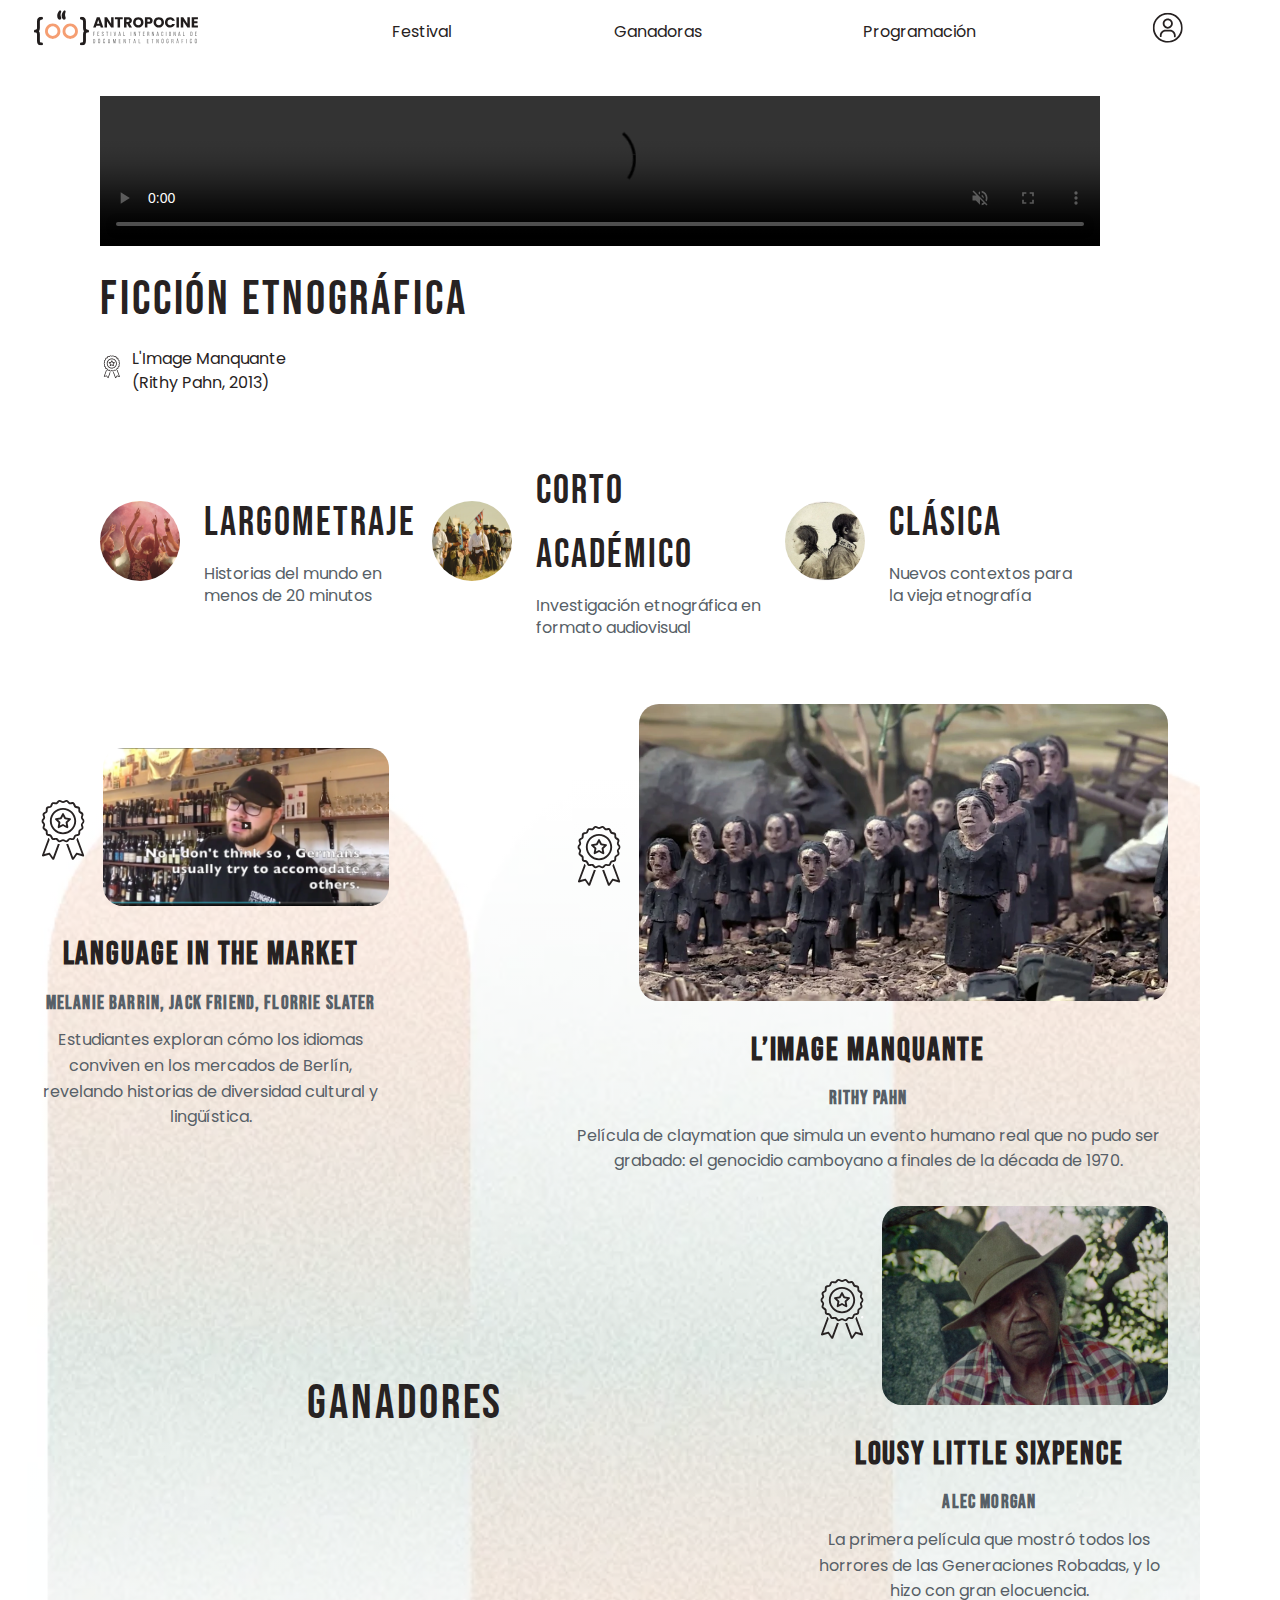
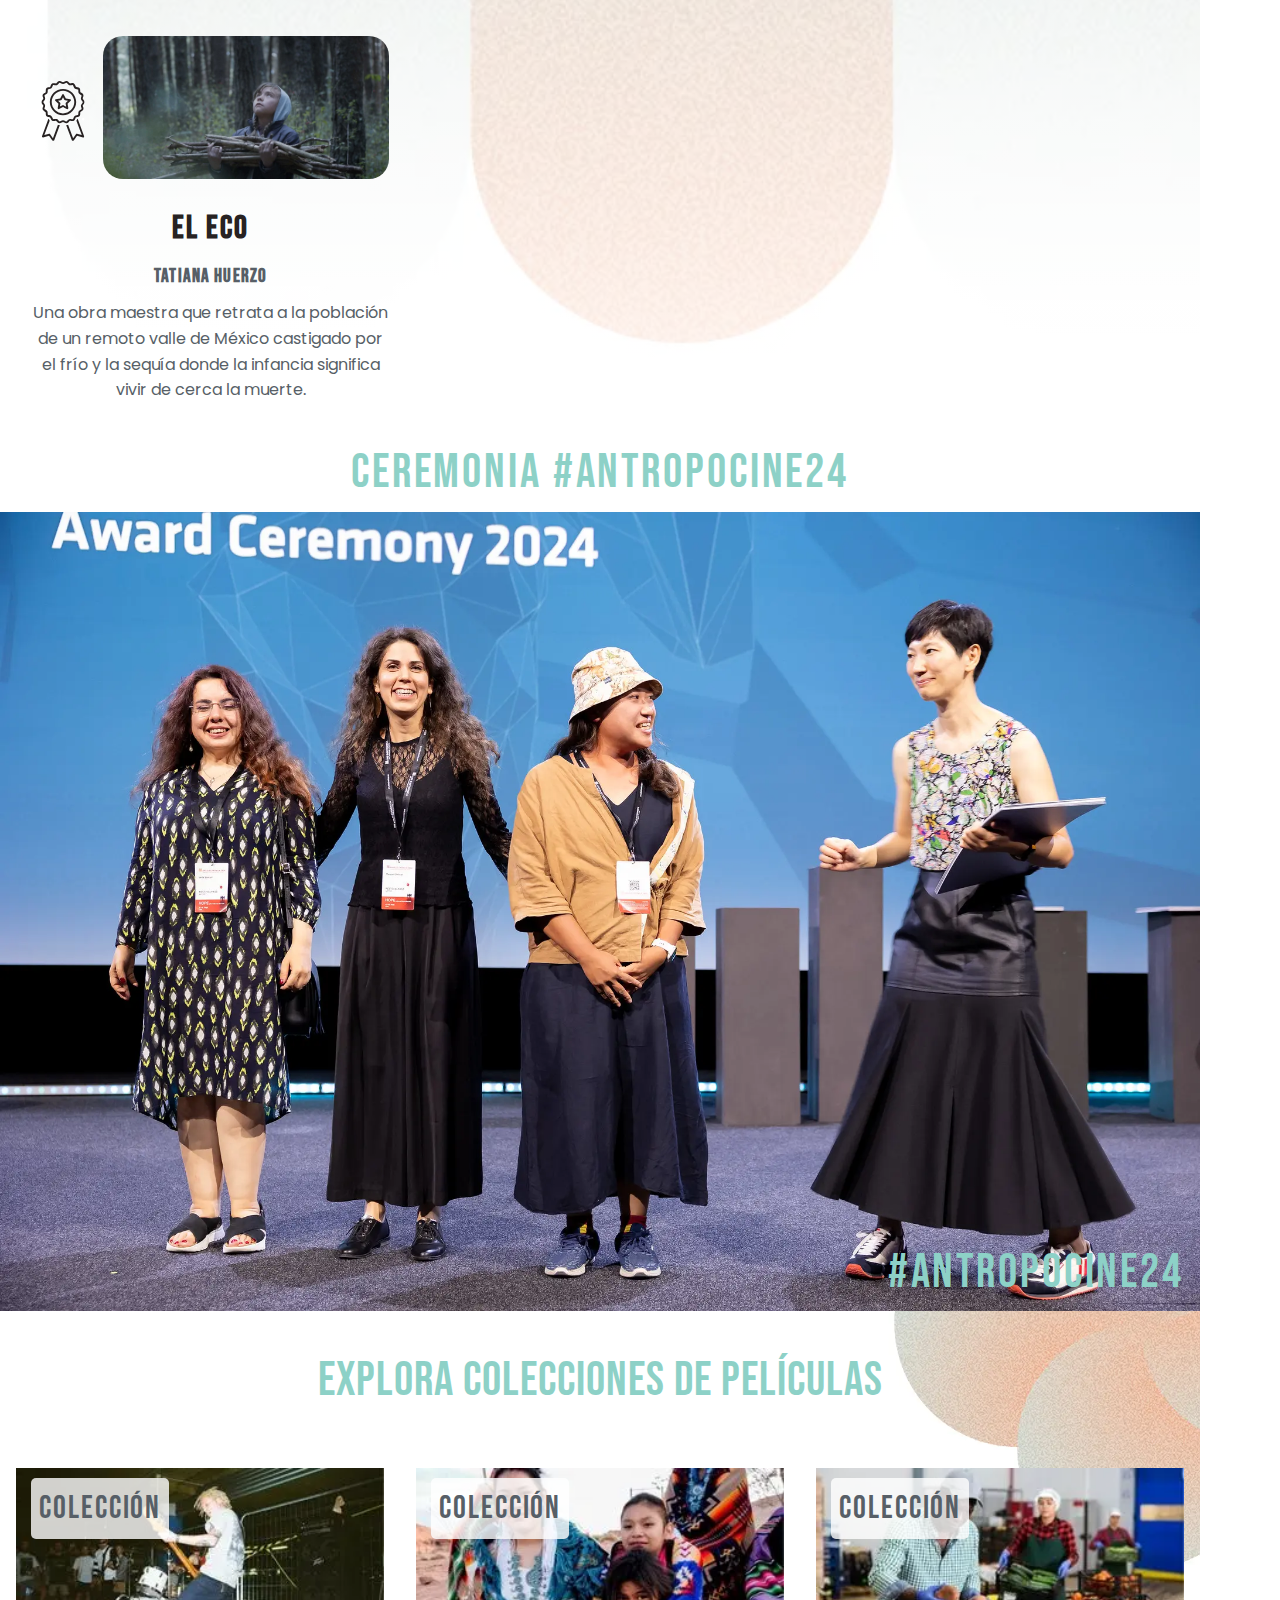
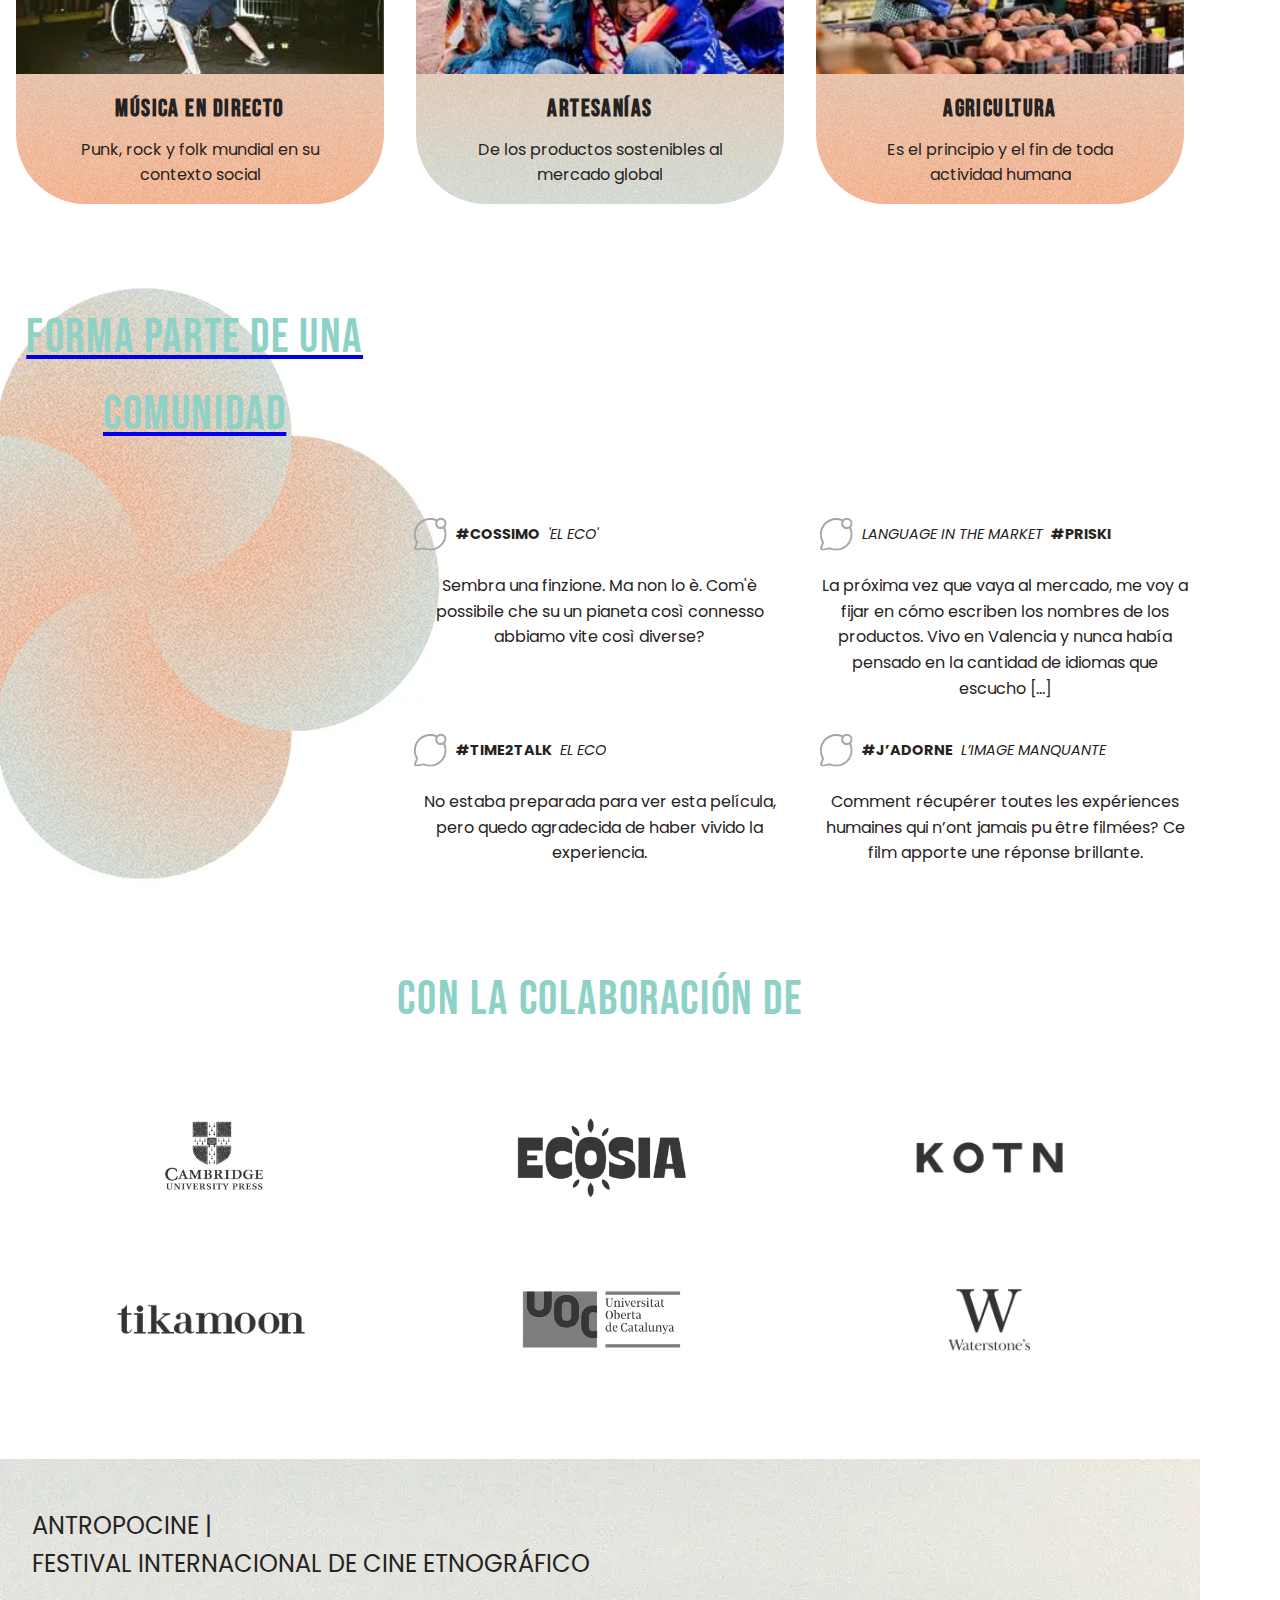
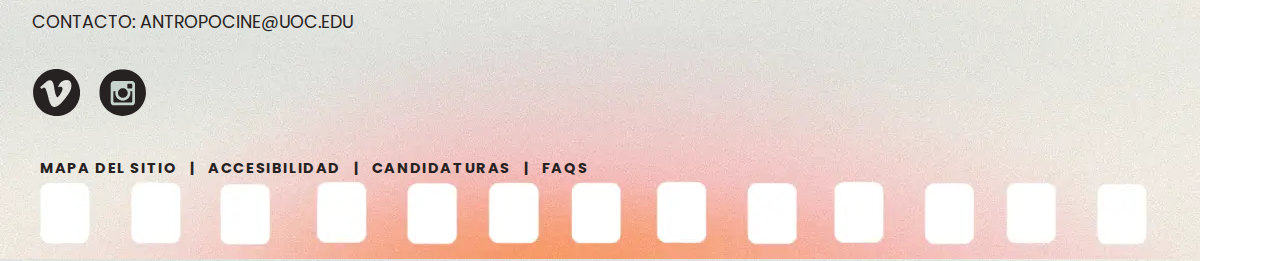
==== commit 69a7320c: "Update index.html" ====
--- a/index.html
+++ b/index.html
@@ -19,7 +19,7 @@
             </button>
         
             <!-- Logo -->
-            <a href="index.html" class="header-logo">
+            <a href="views/index.html" class="header-logo">
                 <img src="assets/icons/antropocine.svg" alt="Antropocine Logo">
             </a>
         
@@ -40,7 +40,7 @@
         <main class="container">
             <!-- Sección vídeo destacado-->
             <section class="highlight">
-                <video class="banner-video" autoplay muted loop playsinline aria-label="Vídeo destacado sobre ficción etnográfica">
+                <video class="banner-video" autoplay muted loop playsinline controls aria-label="Vídeo destacado sobre ficción etnográfica">
                     <source src="assets/videos/The-Missing-Picture.mov" type="video/mp4">
                     Tu navegador no soporta la reproducción de vídeo.
                 </video>
@@ -58,21 +58,27 @@
             <!-- Sección categorías-->
         <section class="other-categories">
             <div id="long-film" role="region" aria-labelledby="long-film-title">
-                <img src="assets/images/categorias/largometraje.webp" alt="Largometraje" class="round-image">
+                <a href="#largometraje" aria-label="Categoría Largometraje">
+                    <img src="assets/images/categorias/largometraje.webp" alt="Largometraje" class="round-image">
+                </a>
                 <div class="category-title">
                     <h2 id="long-film-title">Largometraje</h2>
                     <p>Historias del mundo en menos de 20 minutos</p>
                 </div>
             </div>
             <div id="academic" role="region" aria-labelledby="academic-title">
-                <img src="assets/images/categorias/academico.webp" alt="Académico" class="round-image">
+                <a href="#academico" aria-label="Categoría Corto Académico">
+                    <img src="assets/images/categorias/academico.webp" alt="Académico" class="round-image"></a>
+                
                 <div class="category-title">
                     <h2 id="academic-title">Corto académico</h2>
                     <p>Investigación etnográfica en formato audiovisual</p>
                 </div>
             </div>
             <div id="classical" role="region" aria-labelledby="classical-title">
-                <img src="assets/images/categorias/clasica.webp" alt="Clasico" class="round-image">
+                <a href="#clasica" aria-label="Categoría Clásica">
+                    <img src="assets/images/categorias/clasica.webp" alt="Clasico" class="round-image"></a>
+                
                 <div class="category-title">
                     <h2 id="classical-title">Clásica</h2>
                     <p>Nuevos contextos para la vieja etnografía</p>
@@ -85,7 +91,8 @@
             <div class="winner-detail" role="article">
                 <div class="image-with-icon">
                     <img src="assets/icons/award.svg" alt="Película premiada">
-                    <img src="assets/images/ganadores/language_in_the_market.webp" alt="Language in the market" class="rounded-image">
+                    <a href="#language_in_the_market" aria-label="Language in the market ">
+                        <img src="assets/images/ganadores/language_in_the_market.webp" alt="Language in the market" class="rounded-image"></a>
                 </div>           
                 <div class="film-title">
                     <h3 class="title">Language in the market</h3>
@@ -97,7 +104,8 @@
             <div class="winner-detail" role="article">
                 <div class="image-with-icon">
                     <img src="assets/icons/award.svg" alt="Película premiada">
-                    <img src="assets/images/ganadores/lousylittlesixpence.webp" alt="Lousy Little Sixpence" class="rounded-image">
+                    <a href="#lousy_little_sixpence" aria-label="Lousy Little Sixpence">
+                        <img src="assets/images/ganadores/lousylittlesixpence.webp" alt="Lousy Little Sixpence" class="rounded-image"></a>
                 </div>  
                 <div class="film-title">
                     <h3 class="title">Lousy Little Sixpence</h3>
@@ -109,7 +117,8 @@
             <div class="winner-detail" role="article">
                 <div class="image-with-icon">
                     <img src="assets/icons/award.svg" alt="Película premiada">
-                    <img src="assets/images/ganadores/limage_manquante.webp" alt="L'image manquante" class="rounded-image">
+                    <a href="#limage_manquante" aria-label="L'image manquante'">
+                        <img src="assets/images/ganadores/limage_manquante.webp" alt="L'image manquante" class="rounded-image"></a>                  
                 </div> 
                 <div class="film-title">
                     <h3 class="title">L’Image Manquante</h3>
@@ -121,7 +130,8 @@
             <div class="winner-detail" role="article">
                 <div class="image-with-icon">
                     <img src="assets/icons/award.svg" alt="Película premiada">
-                    <img src="assets/images/ganadores/el_eco.webp" alt="El eco" class="rounded-image">
+                    <a href="#el_eco" aria-label="El eco">
+                        <img src="assets/images/ganadores/el_eco.webp" alt="El eco" class="rounded-image"></a>            
                 </div> 
                 <div class="film-title">
                     <h3 class="title">El eco</h3>
@@ -175,19 +185,22 @@
             <div class="collections-grid">
                 <div class="collection" role="region" aria-labelledby="music-title">
                     <h3>Colección</h3>
-                    <img src="assets/images/colecciones/music.webp" alt="Imagen representativa de la música en directo">
+                    <a href="#musica" aria-label="Música en directo">
+                        <img src="assets/images/colecciones/music.webp" alt="Imagen representativa de la música en directo"></a>
                     <h4 id="music-title">Música en directo</h4>
                     <p>Punk, rock y folk mundial en su contexto social</p>
                 </div>
                 <div class="collection" role="region" aria-labelledby="crafts-title">
                     <h3>Colección</h3>
-                    <img src="assets/images/colecciones/crafts.webp" alt="Imagen representativa de artesanías">
+                    <a href="#artesanias" aria-label="Artesanías">
+                        <img src="assets/images/colecciones/crafts.webp" alt="Imagen representativa de artesanías"></a>
                     <h4 id="crafts-title">Artesanías</h4>
                     <p>De los productos sostenibles al mercado global</p>
                 </div>
                 <div class="collection" role="region" aria-labelledby="agriculture-title">
                     <h3>Colección</h3>
-                    <img src="assets/images/colecciones/agriculture.webp" alt="Imagen representativa de la agricultura">
+                    <a href="#agricultura" aria-label="Agricultura">
+                        <img src="assets/images/colecciones/agriculture.webp" alt="Imagen representativa de la agricultura"></a>
                     <h4 id="agriculture-title">Agricultura</h4>
                     <p>Es el principio y el fin de toda actividad humana</p>
                 </div>           
@@ -195,7 +208,8 @@
          </section>
          <!-- Sección últimos comentarios -->
         <section class="comments" aria-labelledby="comments-title">
-            <h2 id="comments-title">Forma parte de una comunidad</h2>
+            <a href="#comentarios" aria-label="Comentarios sobre las películas">
+                <h2 id="comments-title">Forma parte de una comunidad</h2></a>
             <div class="comment-list" role="list">
                 <div class="comment"  role="listitem" aria-labelledby="comment-cossimo">
                     <div class="comment-header">
@@ -232,8 +246,8 @@
                 <div class="comment" role="listitem" aria-labelledby="comment-jadorne">
                     <div class="comment-header">
                         <img src="assets/icons/comment_inactive.svg" alt="icono de comentario">
+                        <p id="comment-jadorne" class="hastag">#j’adorne</p>
                         <p class="film">l’image manquante</p>
-                        <p id="comment-jadorne" class="hastag">#j’adorne</p>
                     </div>
                     <p class="comment-text">Comment récupérer toutes les
                         expériences humaines qui n’ont jamais
--- a/css/styles.css
+++ b/css/styles.css
@@ -172,7 +172,7 @@
     display: flex; /* Alinea los elementos en fila */
     flex-direction: column; /* Alineación vertical en pantallas pequeñas */
     gap: 2rem; /* Espaciado entre categorías */
-    align-items: center; /* Centra el contenido */
+    align-items: flex-start; /* Alinea al borde del contenedor flex  */
     padding: 0.5rem 1rem; /* Espaciado interno */
 }
 
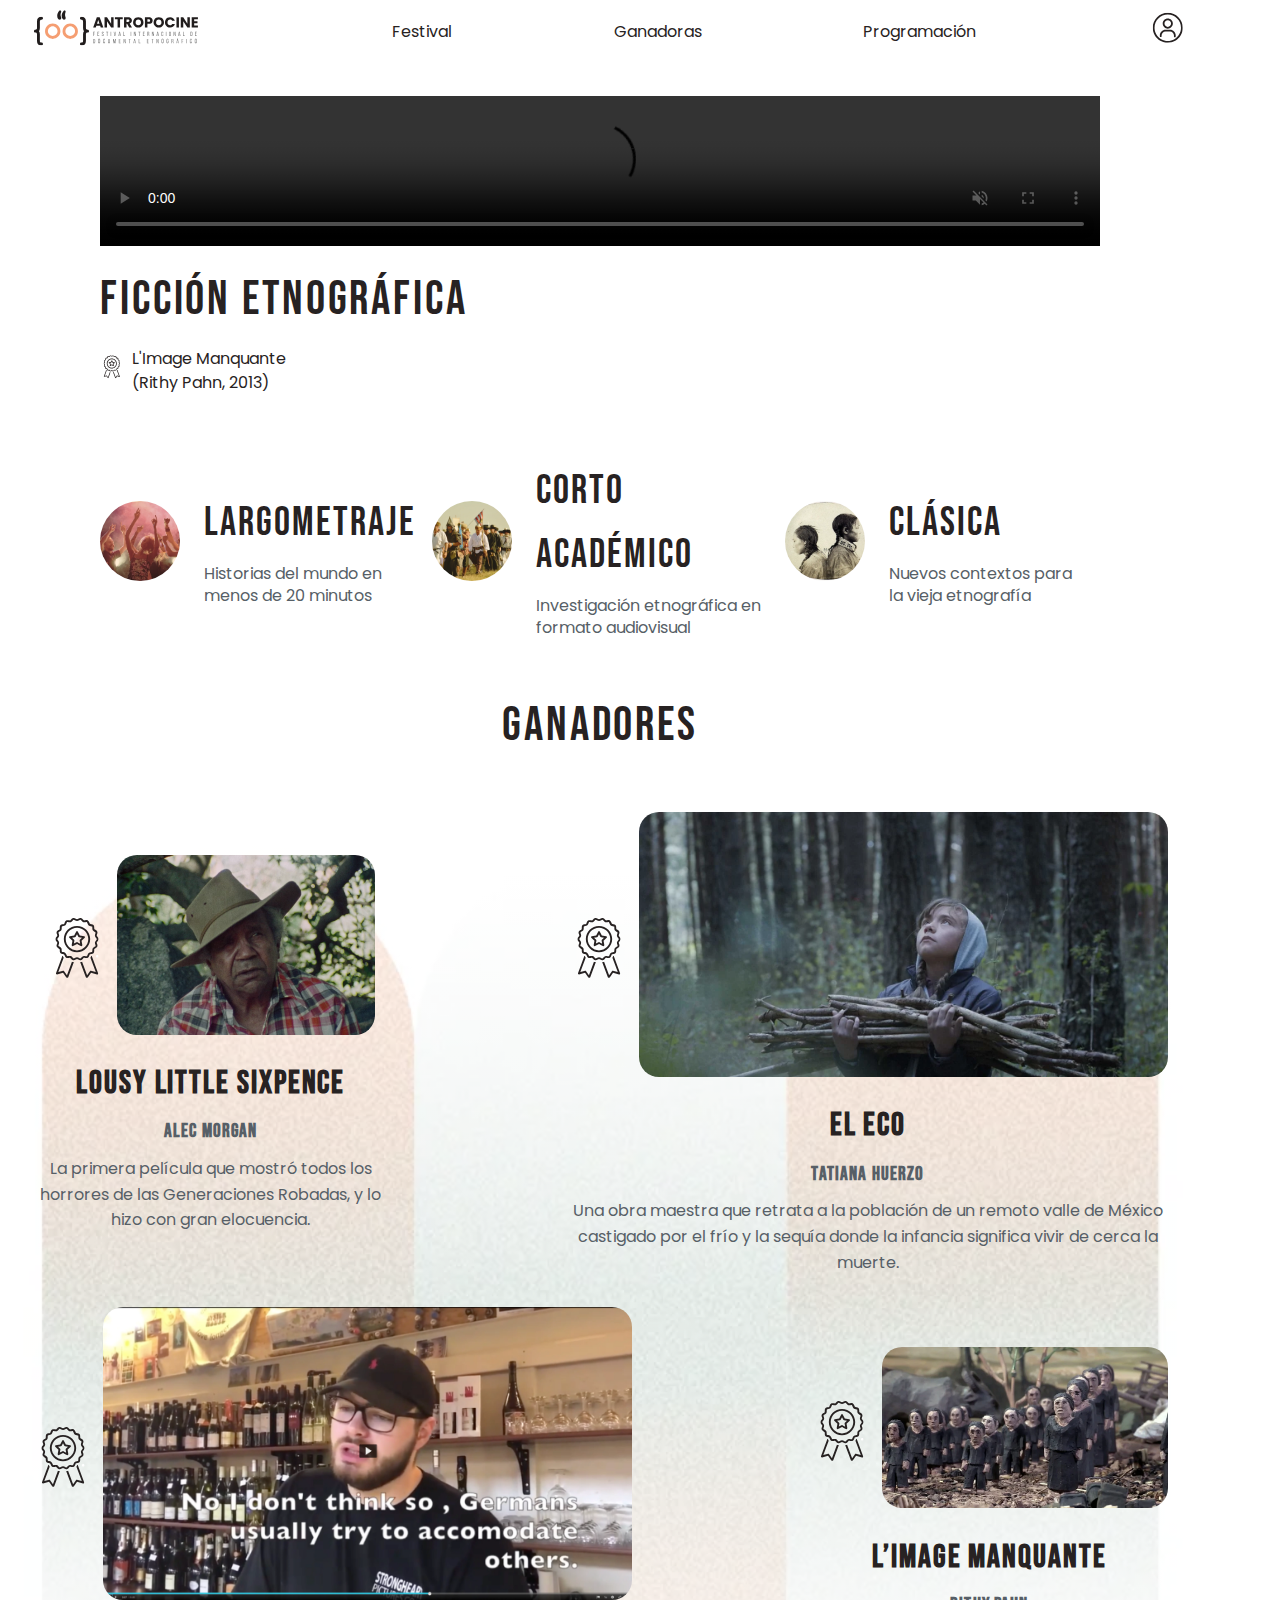
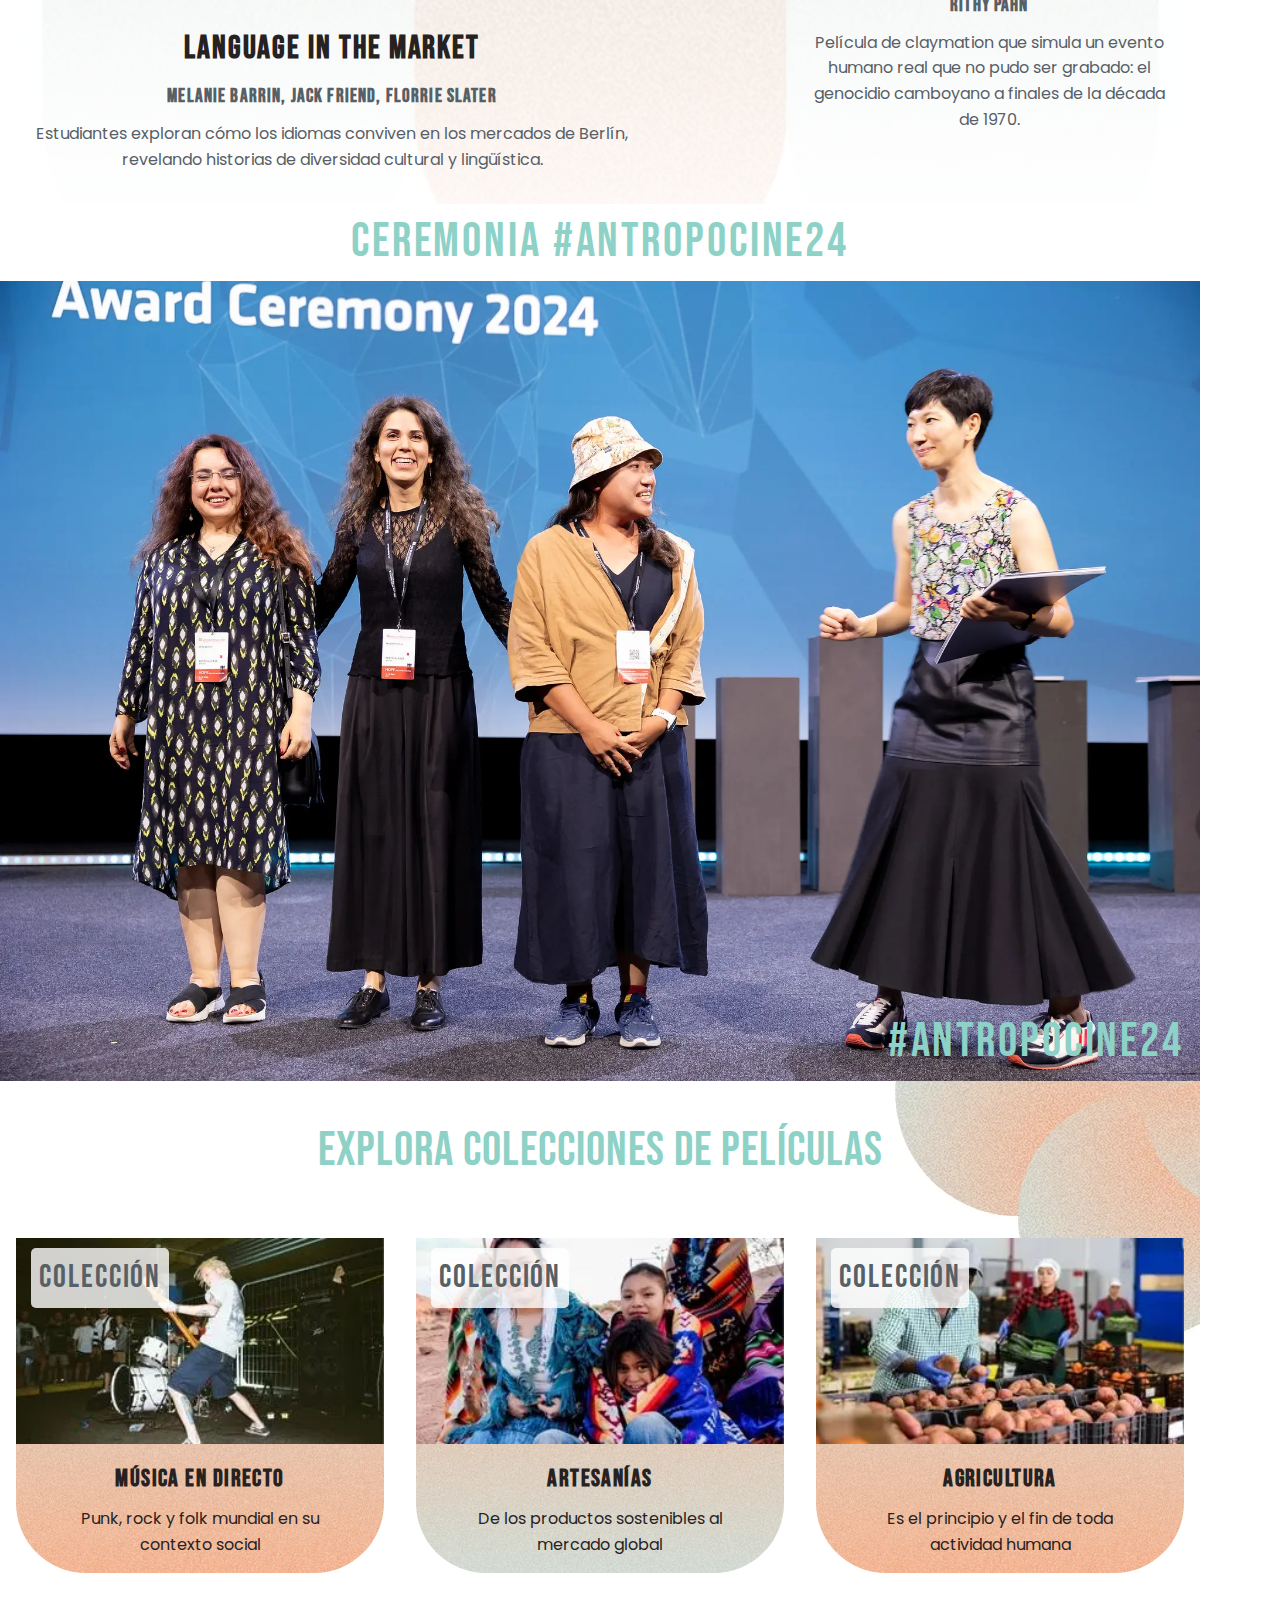
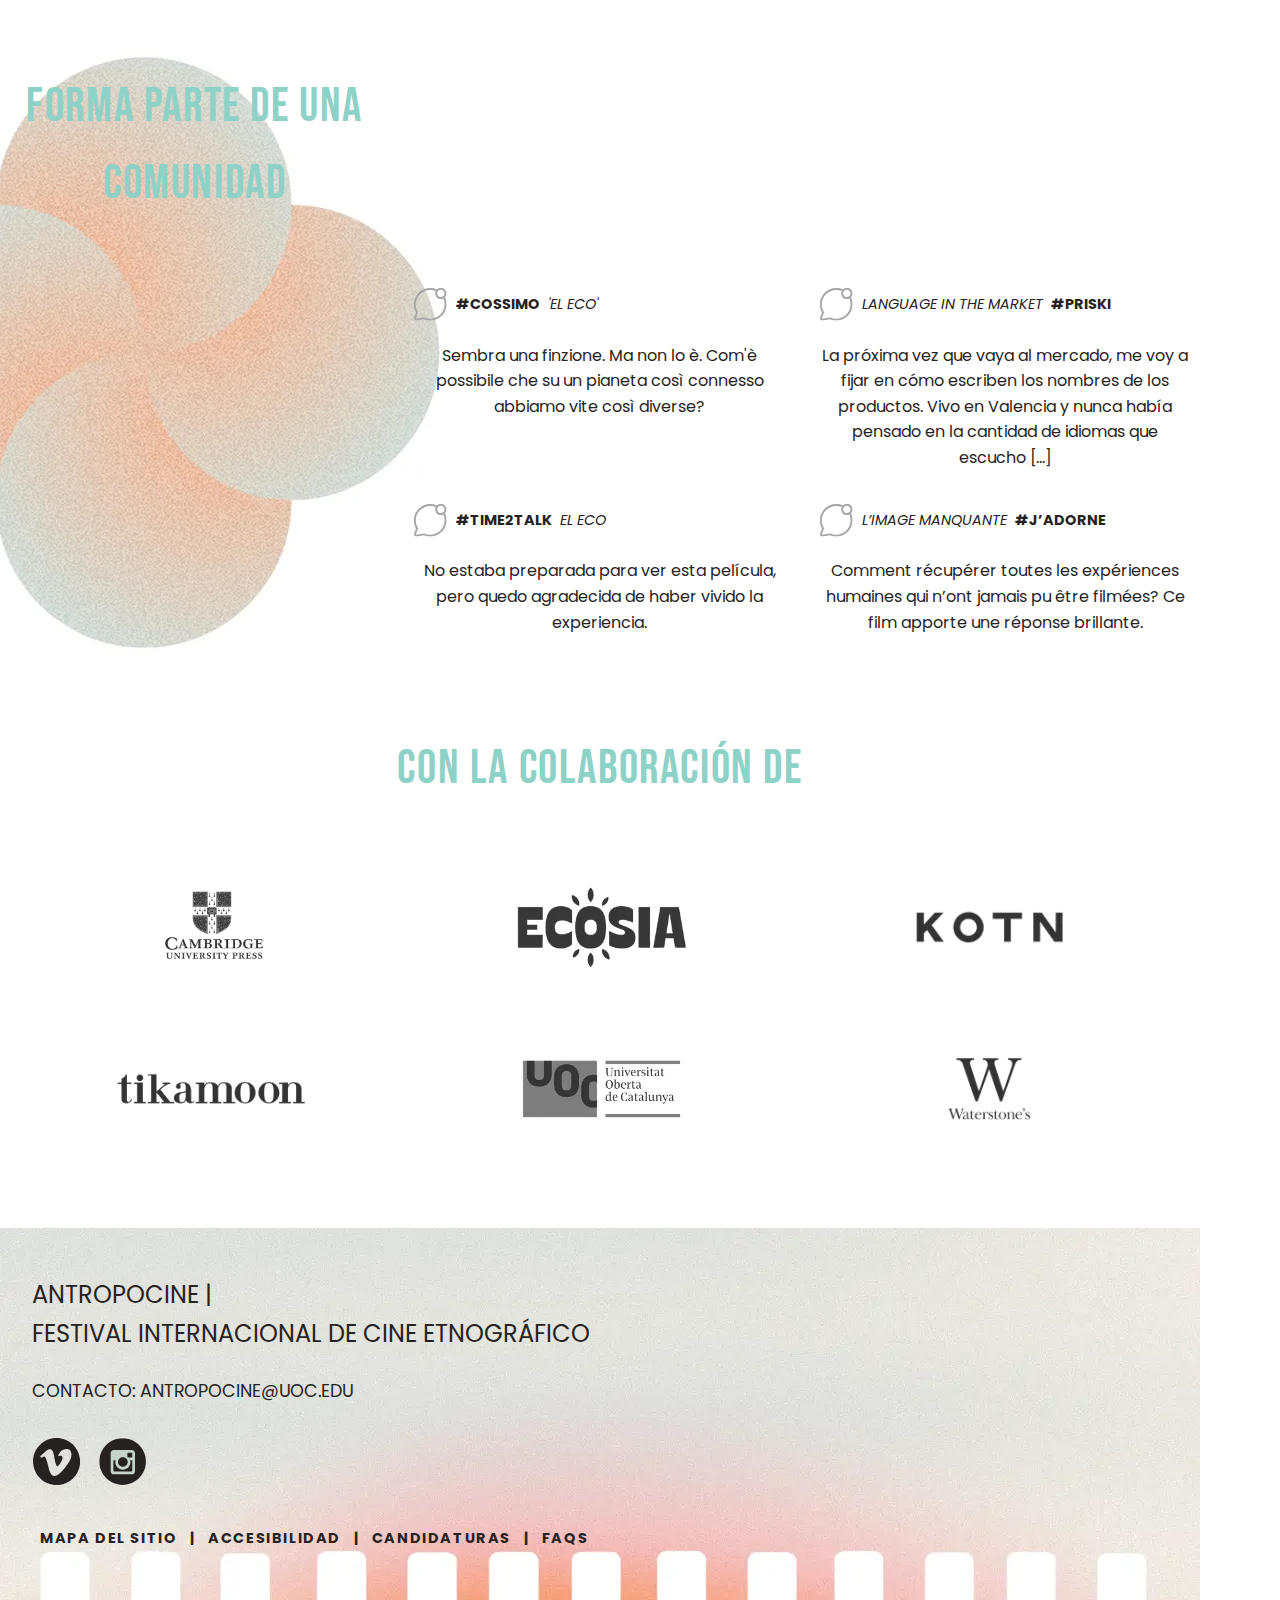
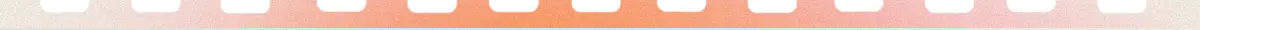
==== commit ea330cde: "Update index.html" ====
--- a/index.html
+++ b/index.html
@@ -19,7 +19,7 @@
             </button>
         
             <!-- Logo -->
-            <a href="views/index.html" class="header-logo">
+            <a href="../views/index.html" class="header-logo">
                 <img src="assets/icons/antropocine.svg" alt="Antropocine Logo">
             </a>
         
@@ -86,60 +86,63 @@
             </div>
         </section>
         <!-- Sección ganadores-->
-        <section class="winners" aria-labelledby="winners-title">
+        <section class="winners-section" aria-labelledby="winners-title">
             <h2 id="winners-title">Ganadores</h2>
-            <div class="winner-detail" role="article">
-                <div class="image-with-icon">
-                    <img src="assets/icons/award.svg" alt="Película premiada">
-                    <a href="#language_in_the_market" aria-label="Language in the market ">
-                        <img src="assets/images/ganadores/language_in_the_market.webp" alt="Language in the market" class="rounded-image"></a>
-                </div>           
-                <div class="film-title">
-                    <h3 class="title">Language in the market</h3>
-                    <h3 class="authors">MELANIE BARRIN, JACK FRIEND, FLORRIE SLATER</h3>
-                    <p>Estudiantes exploran cómo los idiomas conviven en los mercados de Berlín,
-                        revelando historias de diversidad cultural y lingüística.</p>
-                </div>
-            </div>
-            <div class="winner-detail" role="article">
-                <div class="image-with-icon">
-                    <img src="assets/icons/award.svg" alt="Película premiada">
-                    <a href="#lousy_little_sixpence" aria-label="Lousy Little Sixpence">
-                        <img src="assets/images/ganadores/lousylittlesixpence.webp" alt="Lousy Little Sixpence" class="rounded-image"></a>
-                </div>  
-                <div class="film-title">
-                    <h3 class="title">Lousy Little Sixpence</h3>
-                    <h3 class="authors">Alec Morgan</h3>
-                    <p>La primera película que mostró todos los horrores de las
-                        Generaciones Robadas, y lo hizo con gran elocuencia.</p>
-                </div>
-            </div>
-            <div class="winner-detail" role="article">
-                <div class="image-with-icon">
-                    <img src="assets/icons/award.svg" alt="Película premiada">
-                    <a href="#limage_manquante" aria-label="L'image manquante'">
-                        <img src="assets/images/ganadores/limage_manquante.webp" alt="L'image manquante" class="rounded-image"></a>                  
-                </div> 
-                <div class="film-title">
-                    <h3 class="title">L’Image Manquante</h3>
-                    <h3 class="authors">Rithy Pahn</h3>
-                    <p>Película de claymation que simula un evento humano real
-                        que no pudo ser grabado: el genocidio camboyano a finales de la década de 1970.</p>
-                </div>
-            </div>
-            <div class="winner-detail" role="article">
-                <div class="image-with-icon">
-                    <img src="assets/icons/award.svg" alt="Película premiada">
-                    <a href="#el_eco" aria-label="El eco">
-                        <img src="assets/images/ganadores/el_eco.webp" alt="El eco" class="rounded-image"></a>            
-                </div> 
-                <div class="film-title">
-                    <h3 class="title">El eco</h3>
-                    <h3 class="authors">TATIANA HUERZO</h3>
-                    <p>Una obra maestra que retrata a la población de un remoto valle de México
-                        castigado por el frío y la sequía donde la infancia significa vivir de cerca la muerte.</p>
-                </div>
-            </div>
+            <div class="winners">
+                <div class="winner-detail" role="article">
+                    <div class="image-with-icon">
+                        <img src="assets/icons/award.svg" alt="Película premiada">
+                        <a href="#language_in_the_market" aria-label="Language in the market ">
+                            <img src="assets/images/ganadores/language_in_the_market.webp" alt="Language in the market" class="rounded-image"></a>
+                    </div>           
+                    <div class="film-title">
+                        <h3 class="title">Language in the market</h3>
+                        <h3 class="authors">MELANIE BARRIN, JACK FRIEND, FLORRIE SLATER</h3>
+                        <p>Estudiantes exploran cómo los idiomas conviven en los mercados de Berlín,
+                            revelando historias de diversidad cultural y lingüística.</p>
+                    </div>
+                </div>
+                <div class="winner-detail" role="article">
+                    <div class="image-with-icon">
+                        <img src="assets/icons/award.svg" alt="Película premiada">
+                        <a href="#lousy_little_sixpence" aria-label="Lousy Little Sixpence">
+                            <img src="assets/images/ganadores/lousylittlesixpence.webp" alt="Lousy Little Sixpence" class="rounded-image"></a>
+                    </div>  
+                    <div class="film-title">
+                        <h3 class="title">Lousy Little Sixpence</h3>
+                        <h3 class="authors">Alec Morgan</h3>
+                        <p>La primera película que mostró todos los horrores de las
+                            Generaciones Robadas, y lo hizo con gran elocuencia.</p>
+                    </div>
+                </div>
+                <div class="winner-detail" role="article">
+                    <div class="image-with-icon">
+                        <img src="assets/icons/award.svg" alt="Película premiada">
+                        <a href="#limage_manquante" aria-label="L'image manquante'">
+                            <img src="assets/images/ganadores/limage_manquante.webp" alt="L'image manquante" class="rounded-image"></a>                  
+                    </div> 
+                    <div class="film-title">
+                        <h3 class="title">L’Image Manquante</h3>
+                        <h3 class="authors">Rithy Pahn</h3>
+                        <p>Película de claymation que simula un evento humano real
+                            que no pudo ser grabado: el genocidio camboyano a finales de la década de 1970.</p>
+                    </div>
+                </div>
+                <div class="winner-detail" role="article">
+                    <div class="image-with-icon">
+                        <img src="assets/icons/award.svg" alt="Película premiada">
+                        <a href="#el_eco" aria-label="El eco">
+                            <img src="assets/images/ganadores/el_eco.webp" alt="El eco" class="rounded-image"></a>            
+                    </div> 
+                    <div class="film-title">
+                        <h3 class="title">El eco</h3>
+                        <h3 class="authors">TATIANA HUERZO</h3>
+                        <p>Una obra maestra que retrata a la población de un remoto valle de México
+                            castigado por el frío y la sequía donde la infancia significa vivir de cerca la muerte.</p>
+                    </div>
+                </div>
+            </div>
+            
         </section>
         <section class="image-slider" aria-labelledby="carousel-title">
             <h2 id="carousel-title">Ceremonia #antropocine24</h2>
@@ -246,8 +249,8 @@
                 <div class="comment" role="listitem" aria-labelledby="comment-jadorne">
                     <div class="comment-header">
                         <img src="assets/icons/comment_inactive.svg" alt="icono de comentario">
+                        <p class="film">l’image manquante</p>
                         <p id="comment-jadorne" class="hastag">#j’adorne</p>
-                        <p class="film">l’image manquante</p>
                     </div>
                     <p class="comment-text">Comment récupérer toutes les
                         expériences humaines qui n’ont jamais
--- a/css/base.css
+++ b/css/base.css
@@ -25,6 +25,7 @@
     font-family: 'Bebas Neue', sans-serif;
     letter-spacing: 0.06em;
     margin: 0;
+    text-decoration:none;
 }
 
 h1 {
--- a/css/styles.css
+++ b/css/styles.css
@@ -4,6 +4,9 @@
     box-sizing: border-box;
     max-width: 1200px;
 
+}
+a {
+    text-decoration: none;
 }
 
 /* CONTENEDOR PRINCIPAL */
@@ -210,9 +213,15 @@
 }
 
 /* SECCIÓN GANADORES */
-.winners h2{
+.winners-section {
+    display: flex;
+    flex-direction: column;
+    gap: 1rem; /* Espaciado entre el título y el grid */
+}
+.winners-section h2{
     text-align: center;
     color: var(--color-raisin-black);
+    margin-top:1rem;
 }
 .winners {
     display: flex; /* Alinea los elementos en fila */
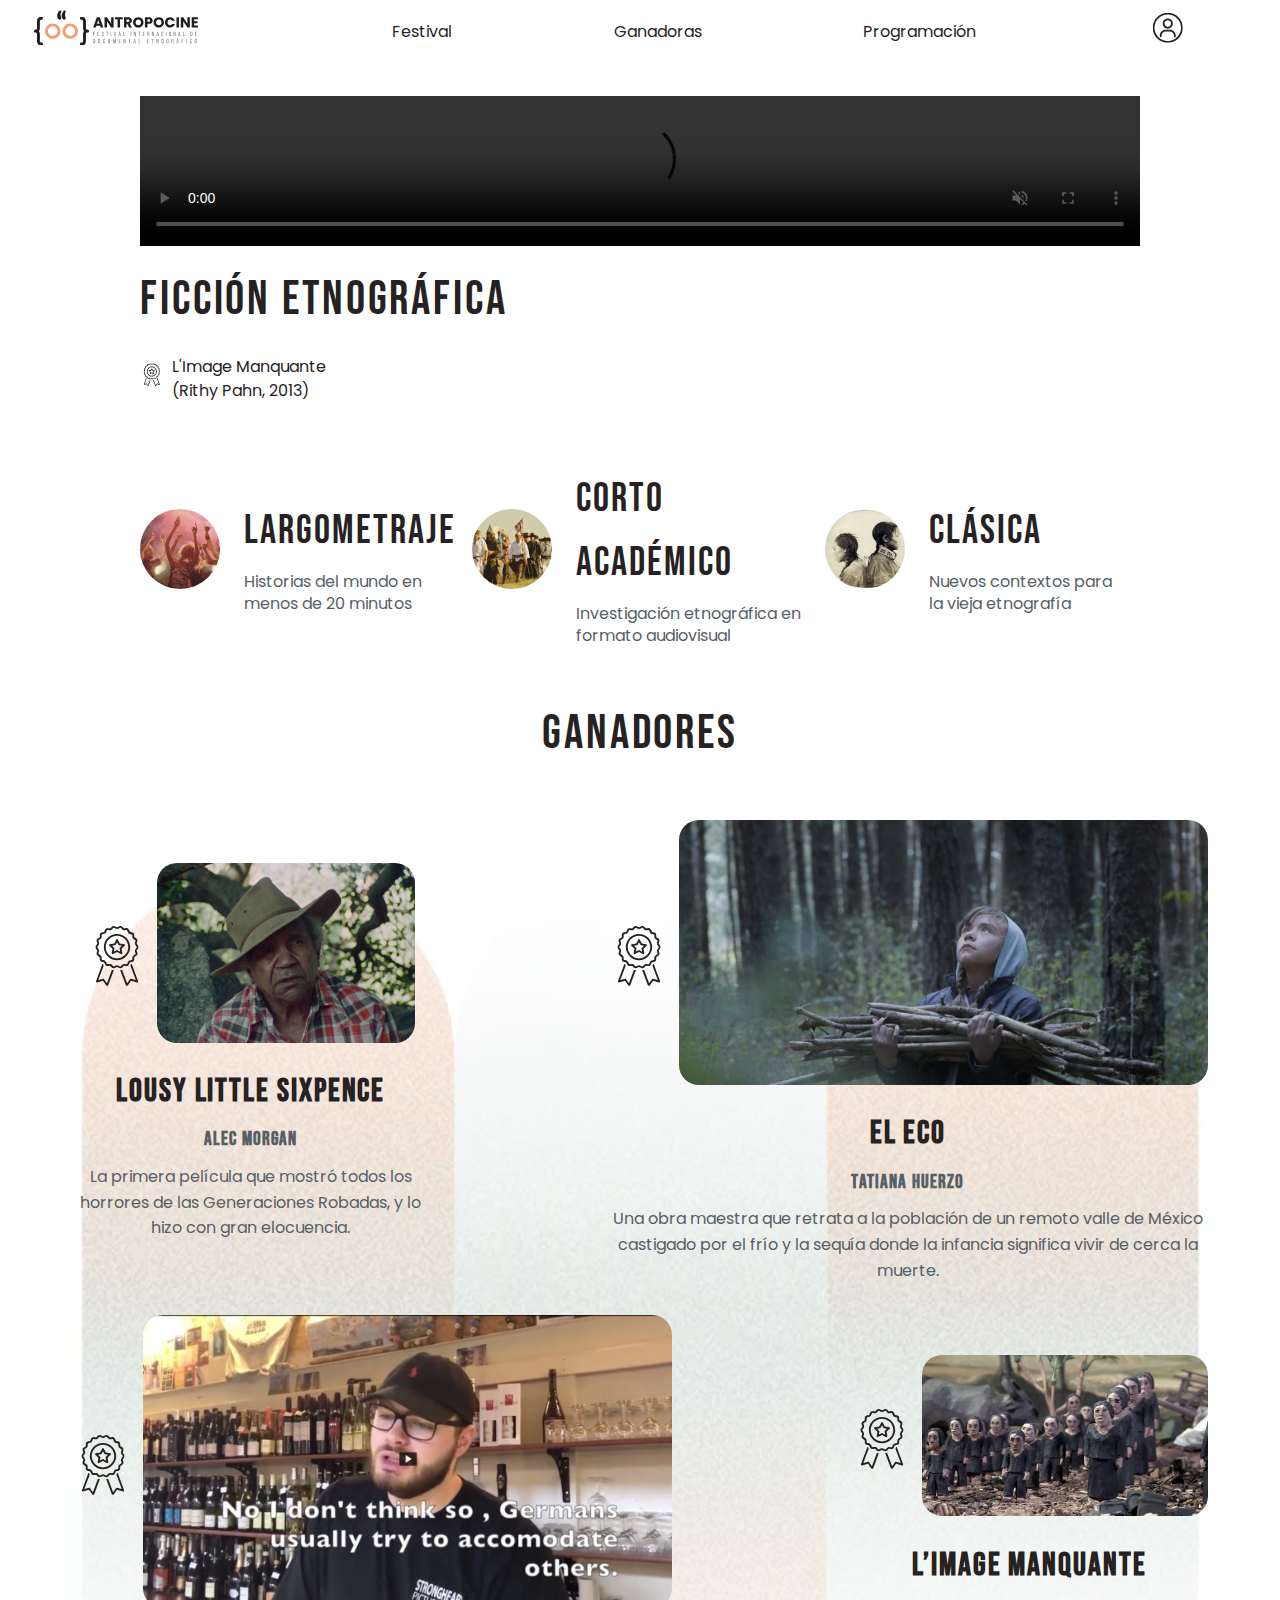
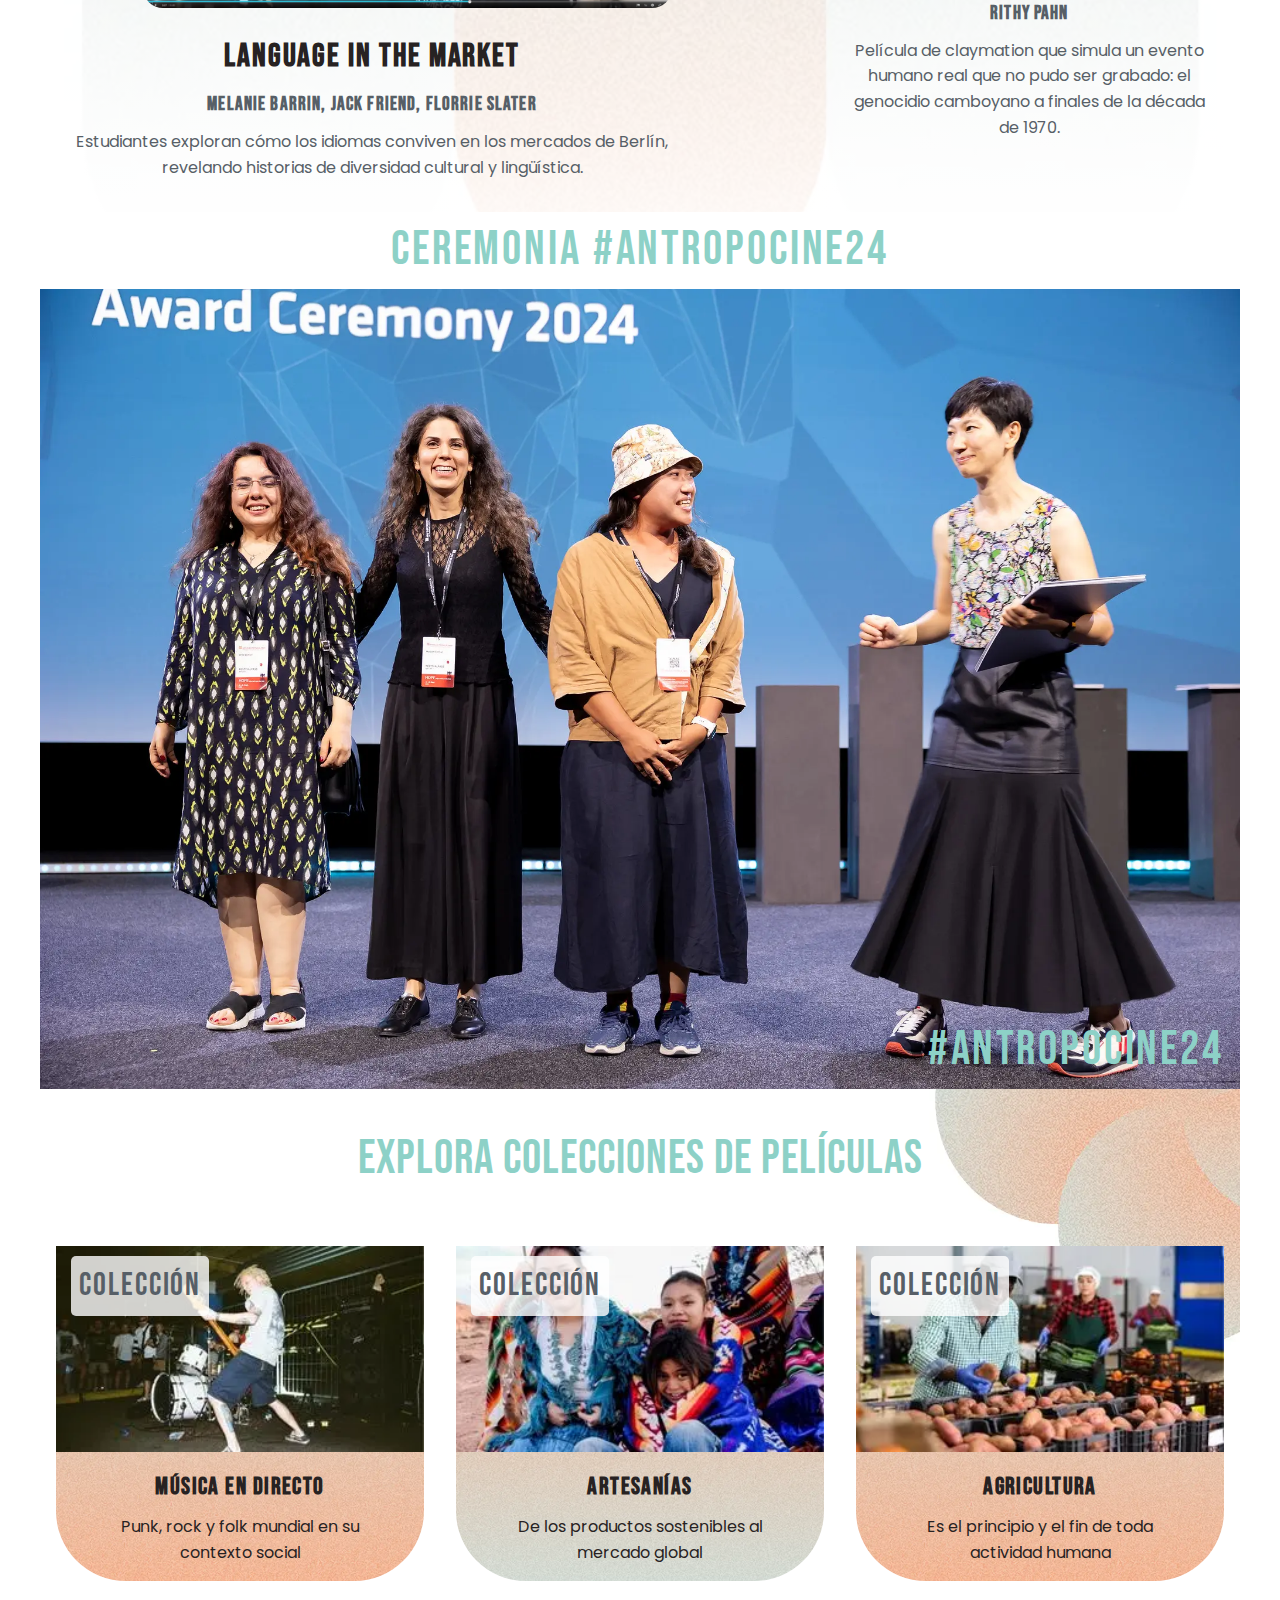
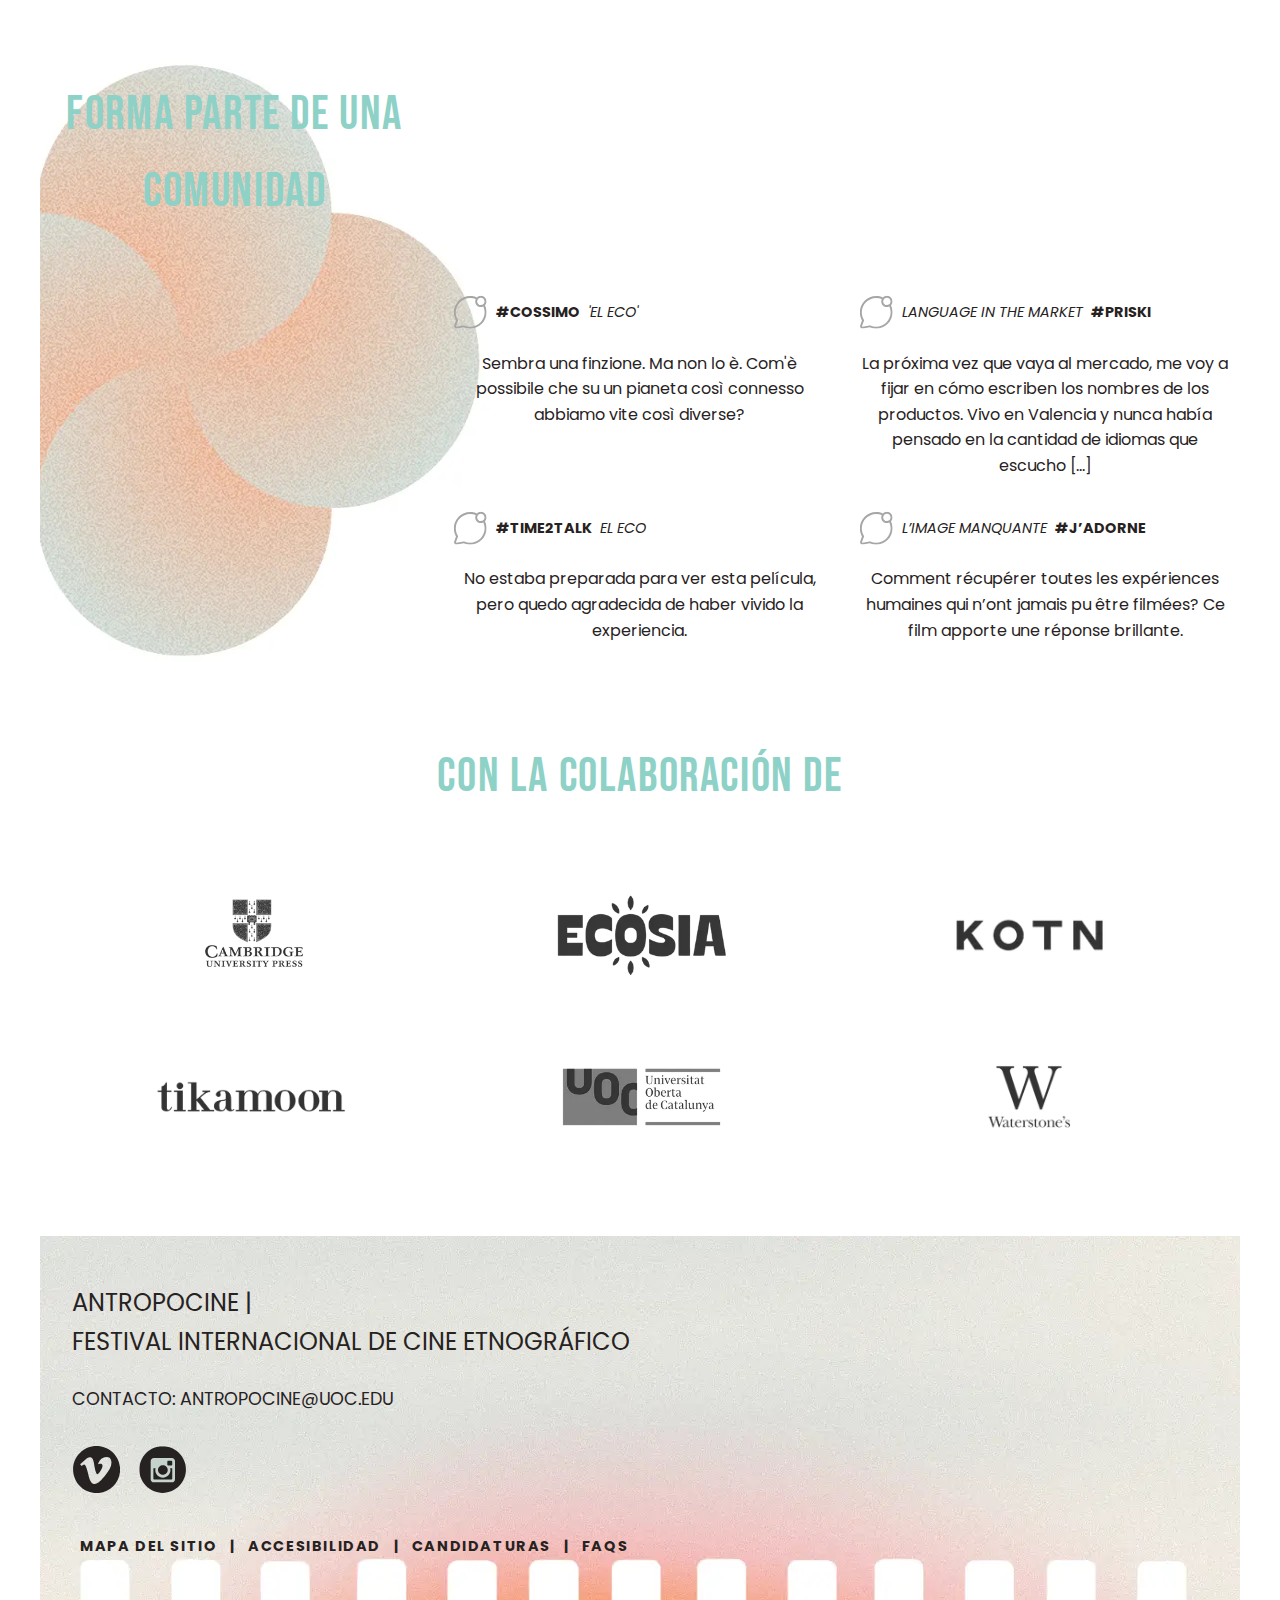
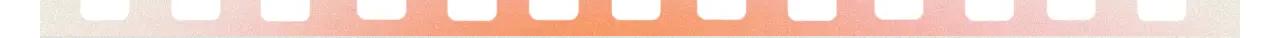
==== commit dc8cfd33: "Update index.html" ====
--- a/index.html
+++ b/index.html
@@ -3,7 +3,7 @@
 <head>
     <meta charset="UTF-8">
     <meta name="viewport" content="width=device-width, initial-scale=1.0">
-    <title>Home</title>
+    <title>Festival Antropocine</title>
     <!-- Enlace a Google Fonts -->
     <link href="https://fonts.googleapis.com/css2?family=Bebas+Neue&family=Poppins:wght@400;500;600;700&display=swap" rel="stylesheet">
     <!-- Archivo CSS -->
@@ -19,14 +19,14 @@
             </button>
         
             <!-- Logo -->
-            <a href="../views/index.html" class="header-logo">
+            <a href="index.html" class="header-logo">
                 <img src="assets/icons/antropocine.svg" alt="Antropocine Logo">
             </a>
         
             <!-- Menú desplegable -->
             <nav id="menu" class="dropdown" aria-hidden="true">
                 <ul>
-                    <li><a href="#festival">Festival</a></li>
+                    <li><a href="festival.html">Festival</a></li>
                     <li><a href="#ganadoras">Ganadoras</a></li>
                     <li><a href="#programacion">Programación</a></li>
                 </ul>
@@ -274,7 +274,7 @@
         <footer class="footer">
             <div class="footer-content">
                 <p class="footer-title">ANTROPOCINE |<br>FESTIVAL INTERNACIONAL DE CINE ETNOGRÁFICO</p>
-                <p class="footer-contact">CONTACTO: <a href="mailto:#">ANTROPOCINE@UOC.EDU</a></p>
+                <p class="footer-contact">CONTACTO: <a href="#mailto:#">ANTROPOCINE@UOC.EDU</a></p>
                 
                 <div class="social-icons">
                     <a href="#vimeo" aria-label="Ir a Vimeo">
--- a/css/styles.css
+++ b/css/styles.css
@@ -2,13 +2,12 @@
     margin: 0 ;
     padding: 0;
     box-sizing: border-box;
-    max-width: 1200px;
+    max-width: 1280px;
 
 }
 a {
     text-decoration: none;
 }
-
 /* CONTENEDOR PRINCIPAL */
 .container {
     max-width: 1200px; /* Ancho máximo */
@@ -124,6 +123,11 @@
     overflow: hidden;
 }
 
+.highlight img{
+    width: 100%;
+    height: auto;
+    margin-left: 0;
+}
 /* VÍDEO */
 .banner-video {
     width: 100%;
@@ -140,7 +144,12 @@
     padding: 0; /* Elimina el padding existente */
     margin-left: 1rem;
 }
-
+.highlight-title p,
+.highlight-title h2{
+    margin-right: 1.8rem;
+    margin-bottom: 0.5rem;
+    color: var(--color-raisin-black);
+}
 
 /* TEXTO CON ICONO */
 .text-with-icon {
@@ -175,7 +184,7 @@
     display: flex; /* Alinea los elementos en fila */
     flex-direction: column; /* Alineación vertical en pantallas pequeñas */
     gap: 2rem; /* Espaciado entre categorías */
-    align-items: flex-start; /* Alinea al borde del contenedor flex  */
+    align-items: flex-start; /* Centra el contenido */
     padding: 0.5rem 1rem; /* Espaciado interno */
 }
 
@@ -228,6 +237,7 @@
     flex-direction: column; /* Columnas en pantallas pequeñas */
     gap: 1.5rem; /* Espaciado entre los elementos */
     padding: 2rem 1rem; /* Espaciado interno */
+    padding-top: 0;
     align-items: center; /* Centra el contenido */
     background: linear-gradient(
             rgba(255, 255, 255, 0.95),
@@ -244,10 +254,11 @@
     display: flex; /* Alinea imagen y texto en fila */
     flex-direction: column; /* Vertical para pantallas pequeñas */
     gap: 1rem; /* Espaciado entre imagen y texto */
-    align-items: center; /* Centra el contenido */
+    align-items: flex-start; /* Centra el contenido */
     max-width: 600px; /* Ancho máximo */
-    text-align: center; /* Centra el texto */
-}
+    text-align: left; /* Centra el texto */
+}
+
 .image-with-icon{
     display:flex;
     flex-direction: row;/*Coloca el icono al lado de la imagen*/
@@ -270,6 +281,7 @@
     flex-wrap: wrap; /* Permite que los elementos se ajusten si no hay espacio */
     gap: 1rem; /* Espaciado entre los elementos si se ajustan */
     width: 100%; /* Asegura que ocupen el ancho completo */
+    justify-self: start;
 }
 /* TÍTULO DE LA PELÍCULA */
 .film-title .title {
@@ -295,7 +307,7 @@
     color: var(--color-watercolor-gray); /* Color gris */
     line-height: 1.6; /* Espaciado entre líneas */
     margin: 0;
-    text-align: center;
+    
 }
 
 /*SECCIÓN SLIDER*/
@@ -369,7 +381,7 @@
     bottom: 0; /* Posición desde el borde inferior */
     right: 0; /* Posición desde el borde derecho */
     padding: 0rem 1rem; /* Espaciado interno */
-    color:var(--color-moss-green);
+    color: var(--color-moss-green);
     z-index: 10; /* Asegura que esté sobre la imagen */
 }
 
@@ -421,7 +433,7 @@
     position: absolute;
     top: 10px; /* Posición desde la parte superior */
     left: 15px; /* Posición desde la izquierda */
-    color:var(--color-watercolor-gray); 
+    color: var(--color-watercolor-gray); 
     padding: 0.3rem 0.5rem; /* Espaciado interno */
     background-color:rgba(255, 255, 255, 0.8);/*Fondo blanco semitransparente*/
     border-radius: 5px; /* Bordes redondeados */
@@ -553,7 +565,7 @@
     text-align: left; 
     padding: 0.3rem 1rem; /* Espaciado interno */
     padding-bottom: 3.6rem;
-    color:var(--color-raisin-black); /* Color de texto */
+    color: var(--color-raisin-black); /* Color de texto */
 }
 
 /* TÍTULO */
@@ -573,7 +585,7 @@
 }
 
 .footer-contact a {
-    color:var(--color-raisin-black);
+    color: var(--color-raisin-black);
     text-decoration: none;
     
 }
@@ -604,7 +616,7 @@
 }
 
 .footer-links a {
-    color:var(--color-raisin-black);
+    color: var(--color-raisin-black);
     text-decoration: none;
     padding: 0 0.5rem; /* Espaciado entre enlaces */
 }
@@ -613,6 +625,39 @@
     color: var(--color-clay-orange); /* Cambia de color al hover */
 }
 
+/*SECCIÓN COLABORA*/
+.collaborate {
+    display: flex;
+    flex-direction: column; /* Apila los elementos verticalmente */
+    align-items: center; /* Centra los elementos horizontalmente */
+    gap: 2rem; /* Espaciado entre cada bloque (título y botón) */
+    padding: 2rem 1rem; /* Espaciado interno para el contenedor */
+    background-color: var(--color-white); /* Fondo blanco */
+    margin-bottom: 2rem;
+}
+.collaborate-item {
+    text-align: center; /* Centrar el contenido dentro de cada bloque */
+}
+.collaborate-item h2 {
+    color: var(--color-moss-green); /* Color verde claro */
+    margin-bottom: 1rem; /* Espaciado entre el título y el botón */
+}
+.buttons {
+    text-transform: uppercase;
+    display: inline-block; /* Comportamiento de botón */
+    padding: 0.8rem 2rem; /* Espaciado interno del botón */
+    border-radius: 50px; /* Bordes redondeados */
+    background: linear-gradient(to top right, var(--color-clay-orange)2%,var(--color-moss-green)100%); /* Gradiente */
+    color: var(--color-raisin-black); 
+    font-family: 'Poppins', sans-serif;
+    font-weight: 600; /*negrita */
+    font-size: 0.9rem;
+    text-decoration: none;
+    width: 100%; /*ocupa todo el ancho disponible */
+    max-width: 300px; /* tamaño máximo del botón */
+    text-align: center; /* Centrar texto del botón */
+}
+/***********************************************/
 /* RESPONSIVE: ALINEACIÓN EN PANTALLAS GRANDES */
 @media (min-width: 1200px) {
     /*HEADER*/
@@ -916,11 +961,31 @@
     .comment-list .comment:nth-child(4) {
         grid-column: 3; /* Coloca el cuarto comentario en la tercera columna (nueva fila) */
     }
-
+    /*ajuste del grid sólo para la página festival*/
+    #comment-fest.comment-list .comment:nth-child(1){
+        grid-column: 1;
+        
+    }
+    #comment-fest.comment-list .comment:nth-child(2){
+        grid-column: 2;
+        
+    }
+    #comment-fest.comment-list .comment:nth-child(3){
+        grid-column: 3;
+        
+    }
     .comment-header {
         justify-content: start; /* Alineación izquierda para el header */
     }
-
+    .collaborate {
+        display: flex;
+        flex-direction: row; /* Apila los elementos verticalmente */
+        align-items: center; /* Centra los elementos horizontalmente */
+        justify-content: center;
+        gap: 2rem; /* Espaciado entre cada bloque (título y botón) */
+        padding: 2rem 1rem; /* Espaciado interno para el contenedor */
+        background-color: var(--color-white); /* Fondo blanco */
+    }
     /*SECCIÓN PATROCINADORES*/
     .partners {
         grid-template-columns: repeat(3, 1fr); /* Tres columnas en pantallas grandes */
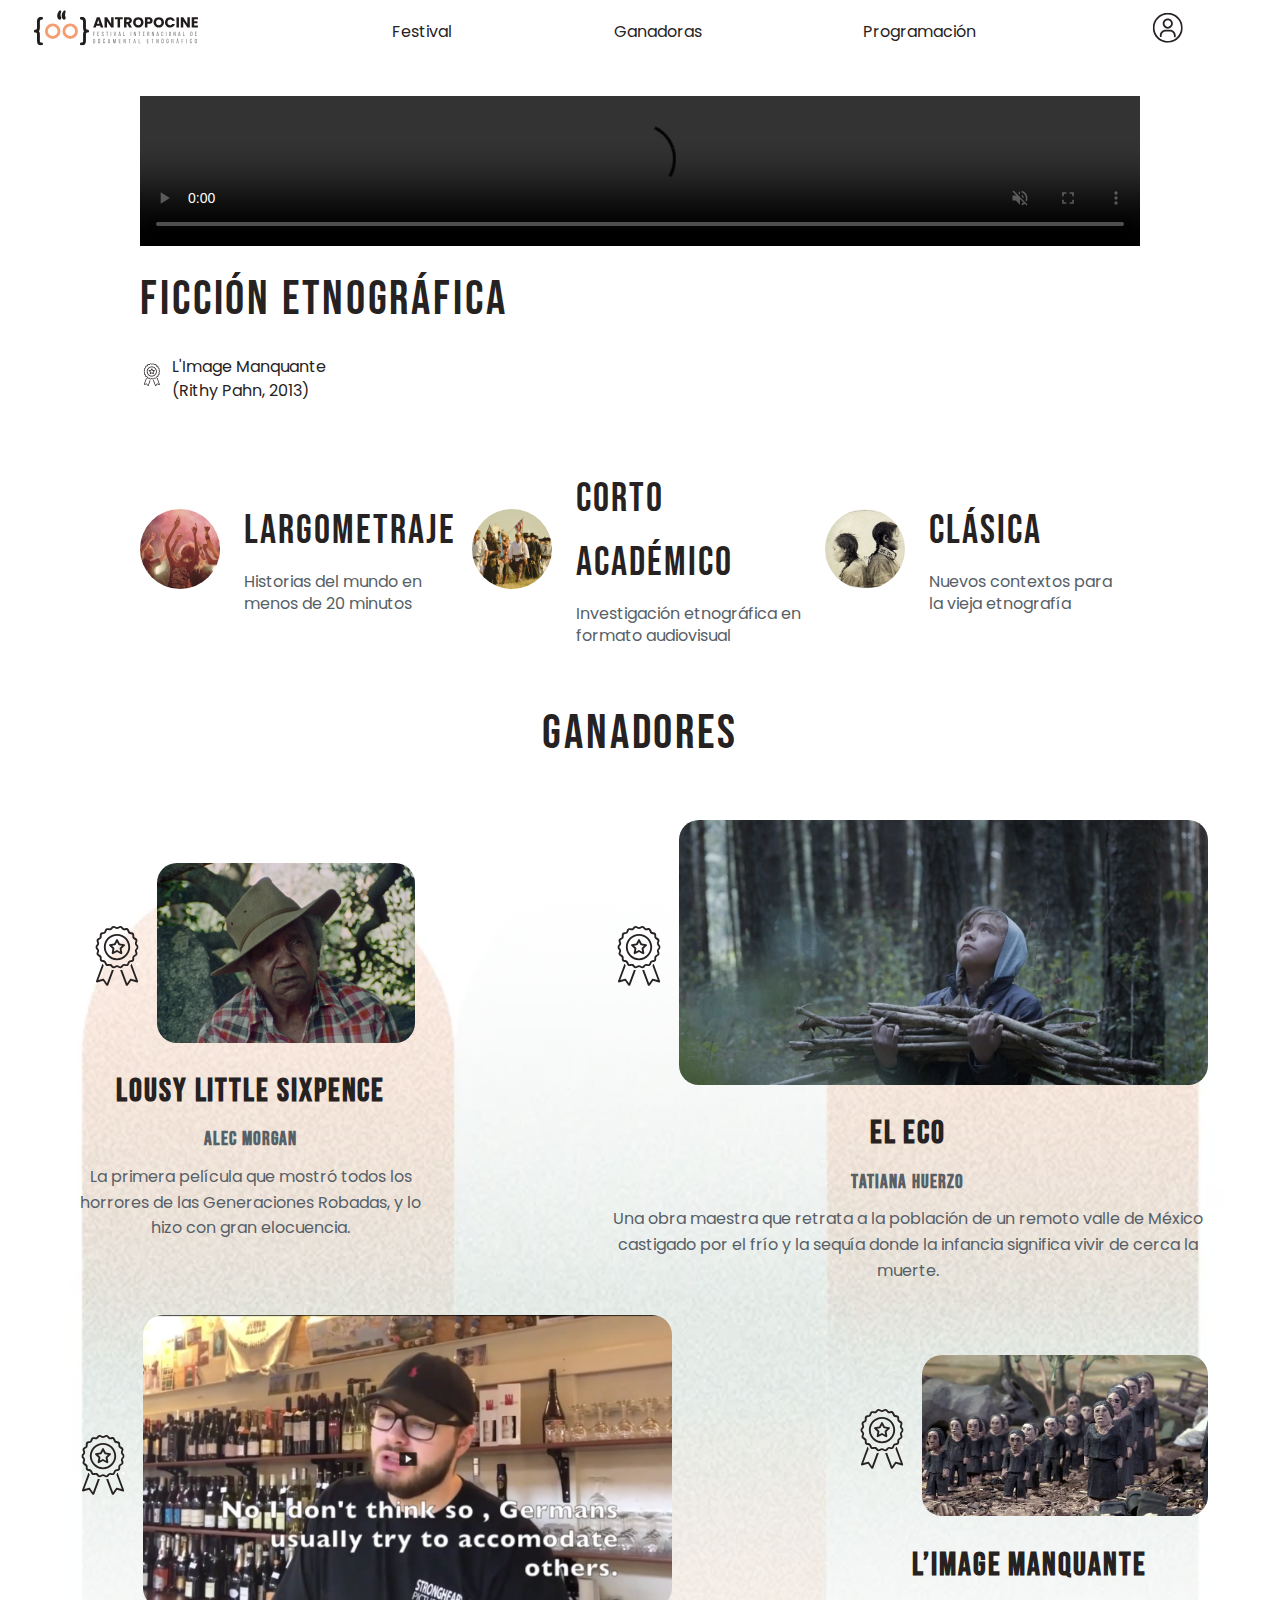
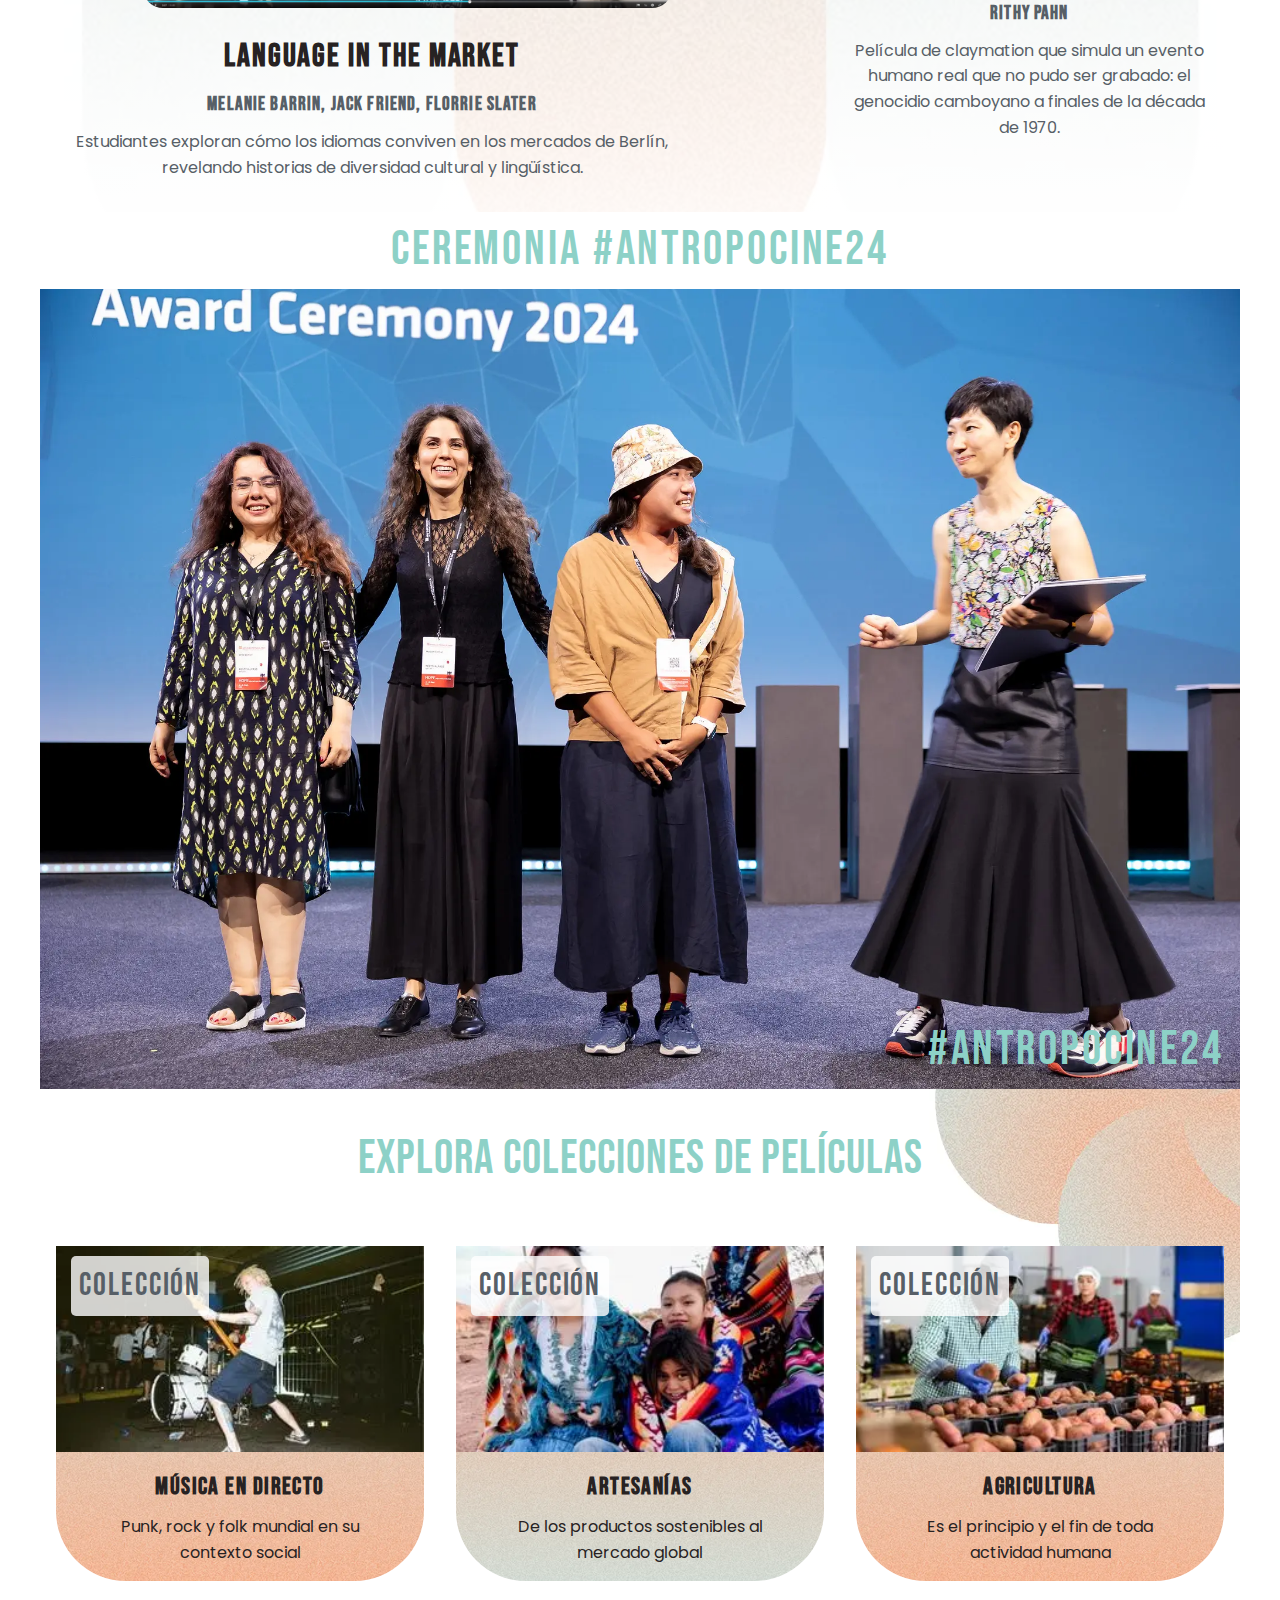
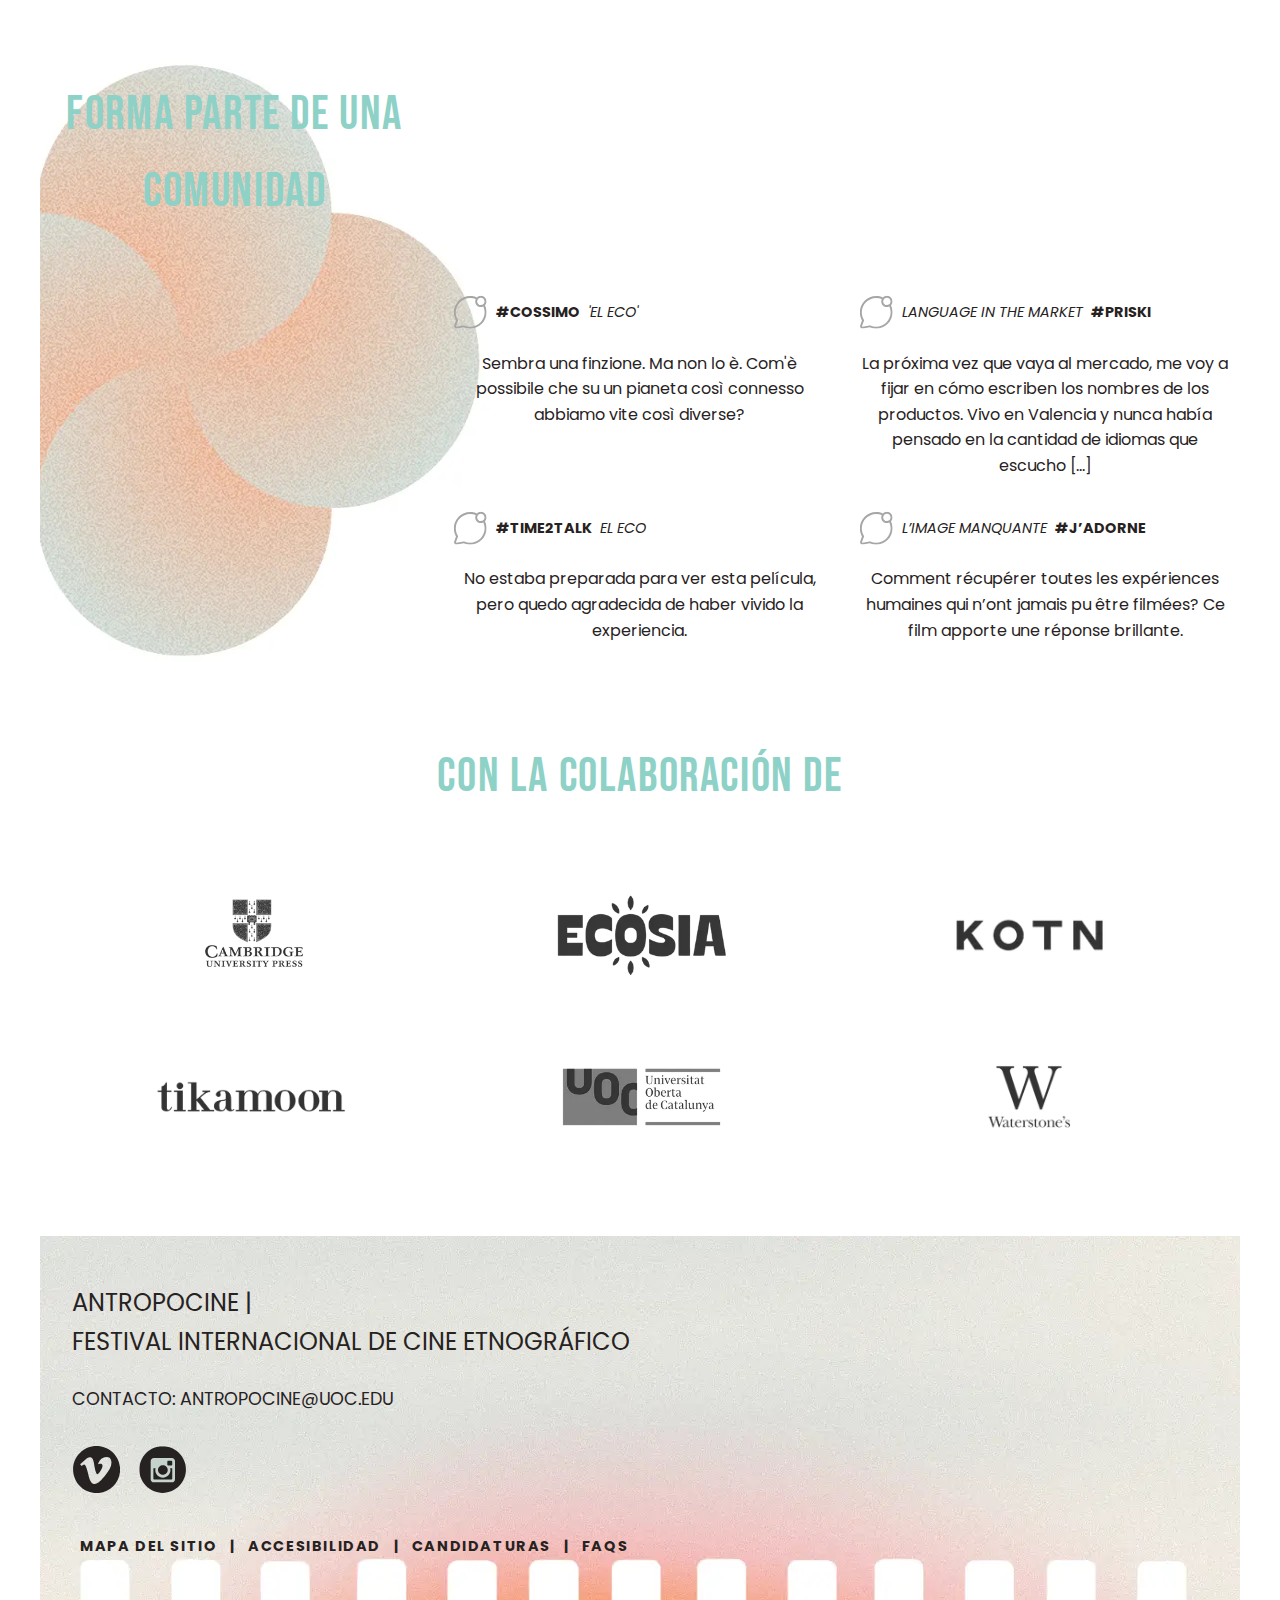
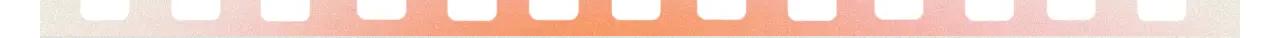
==== commit 57c344e8: "Update index.html" ====
(no text change in the page or its own stylesheets)
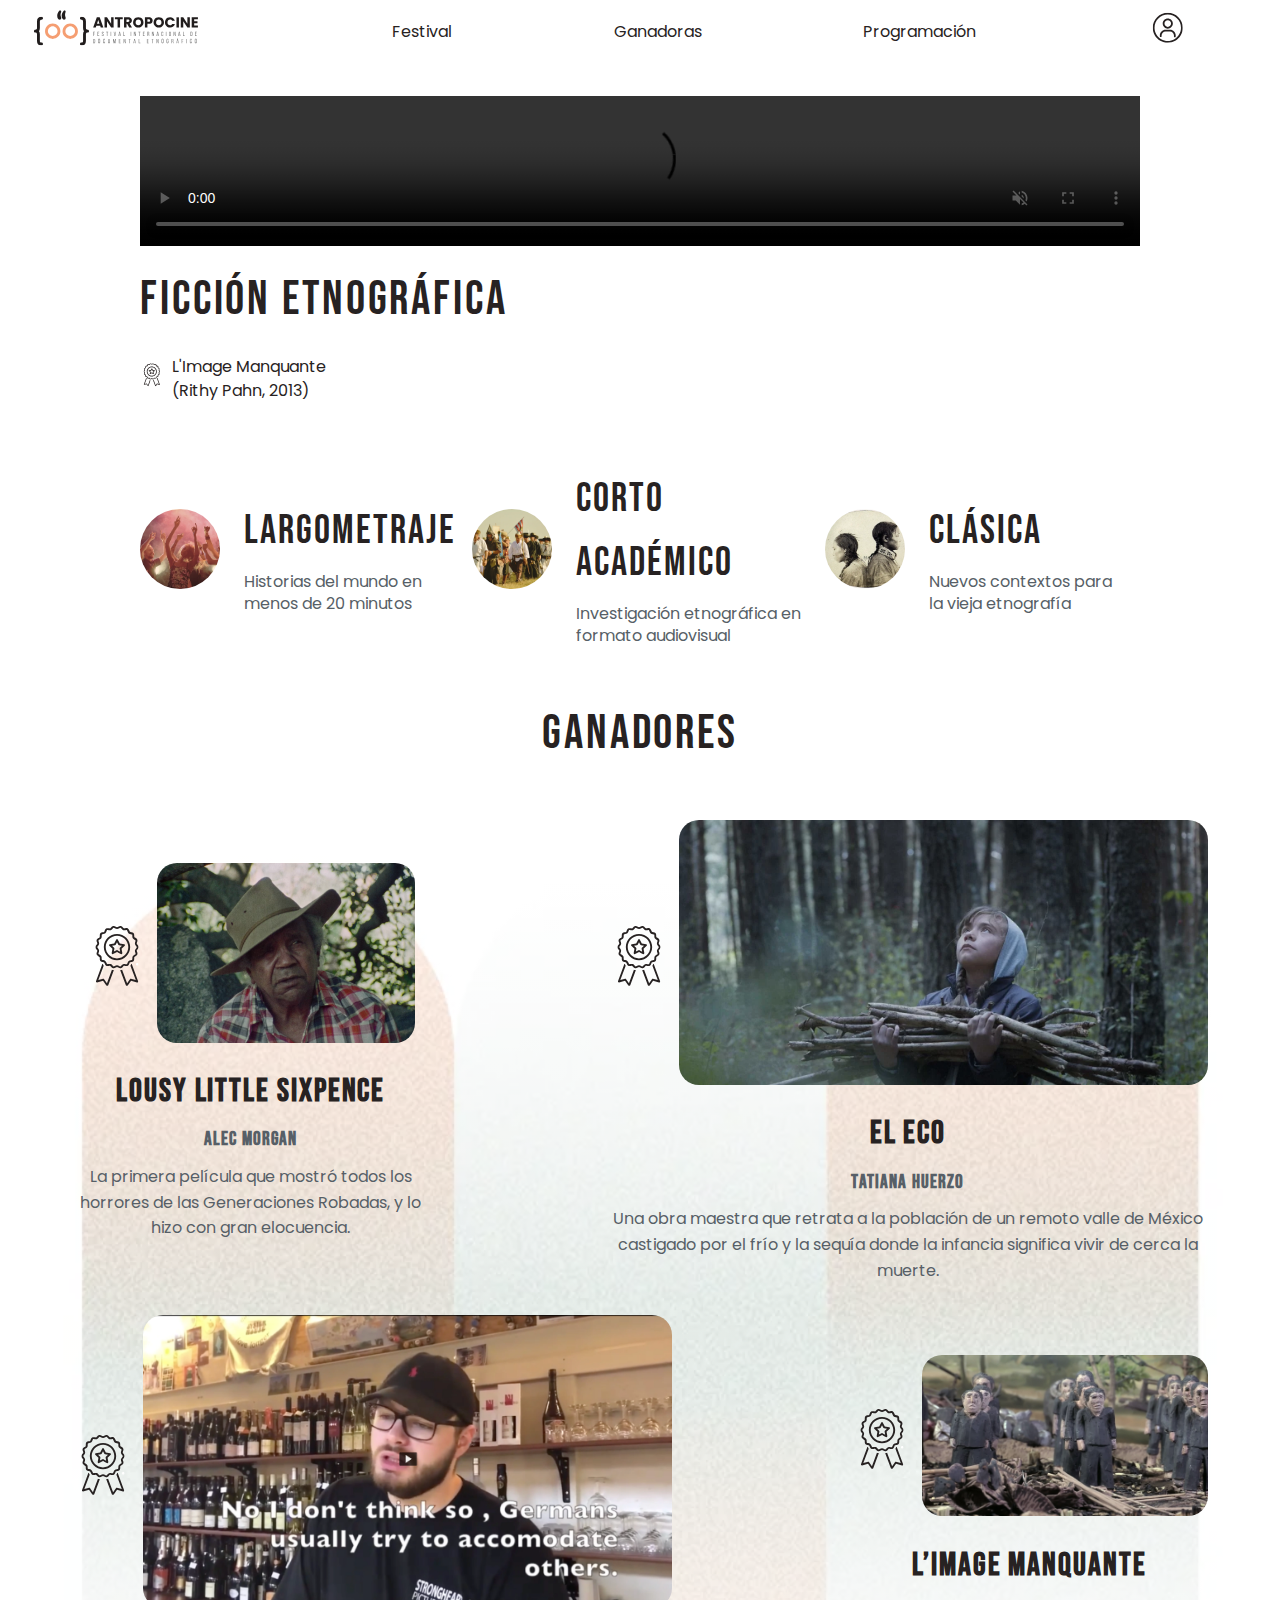
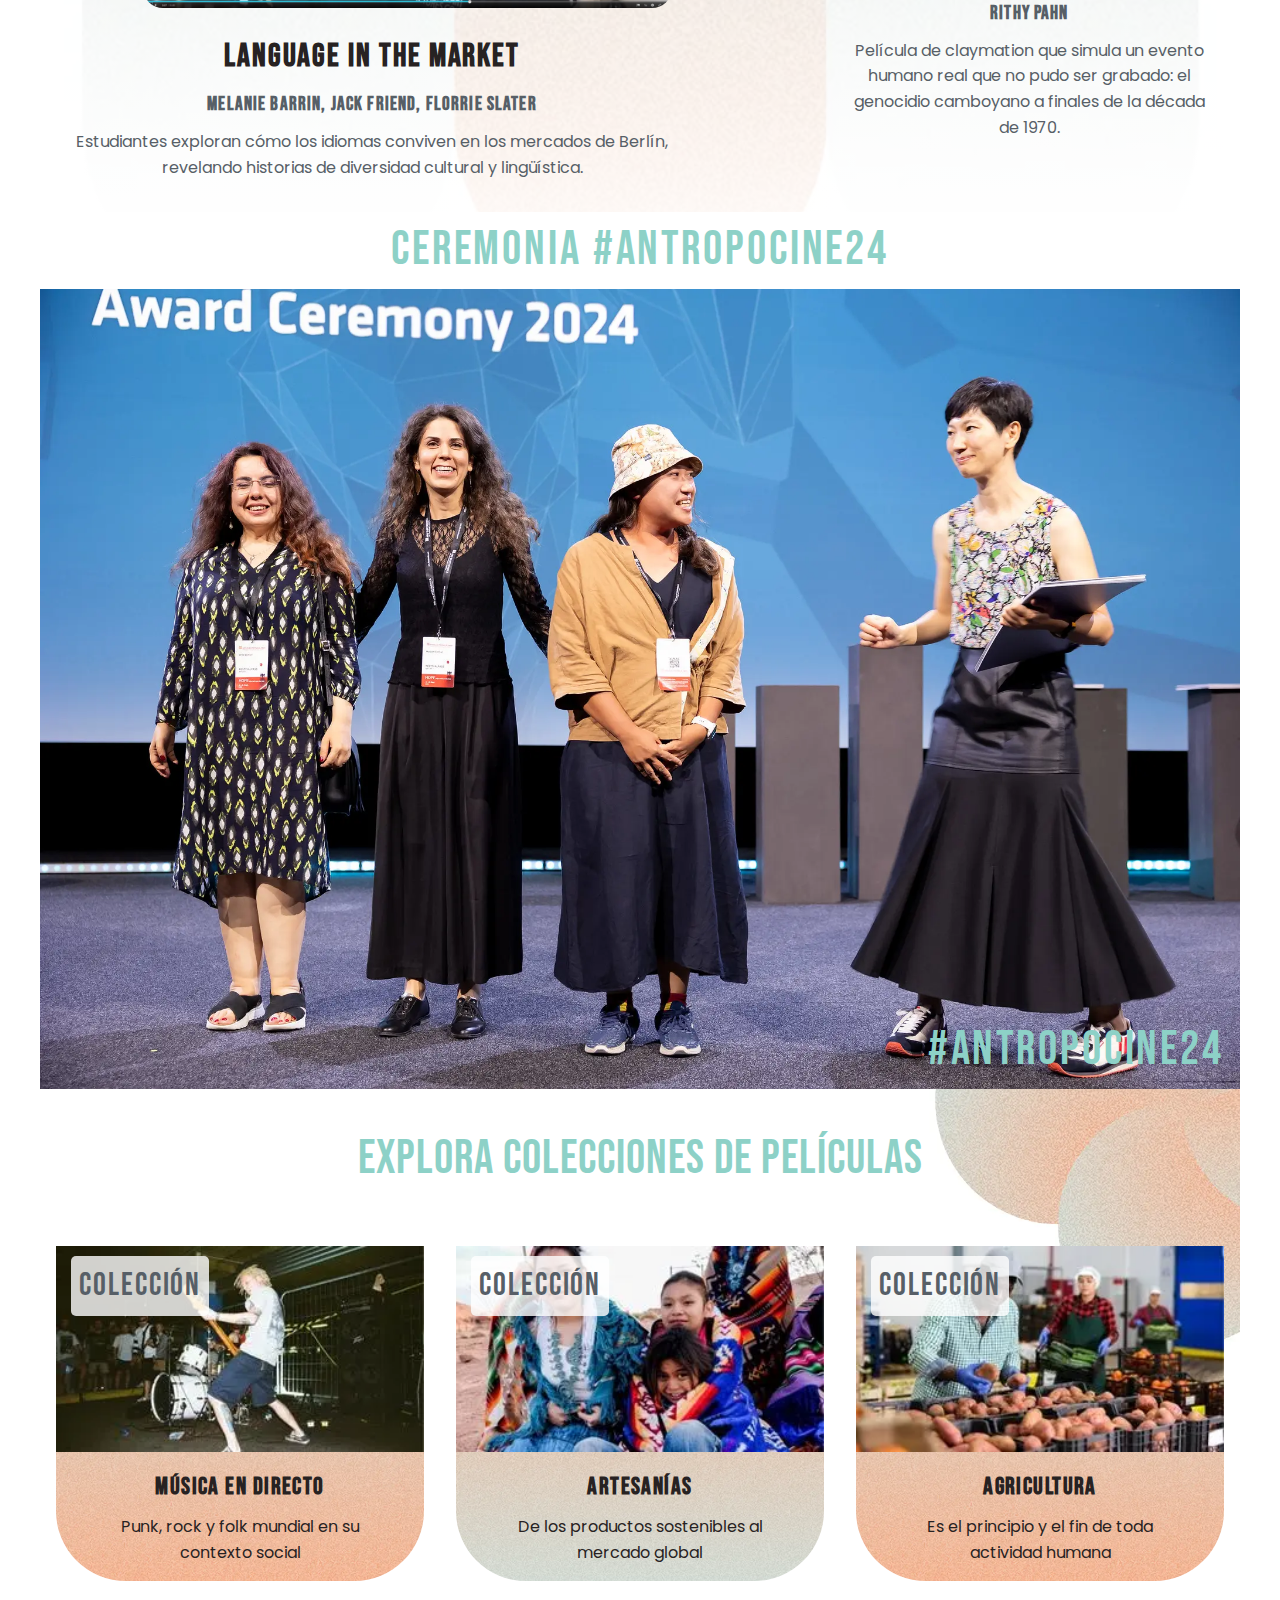
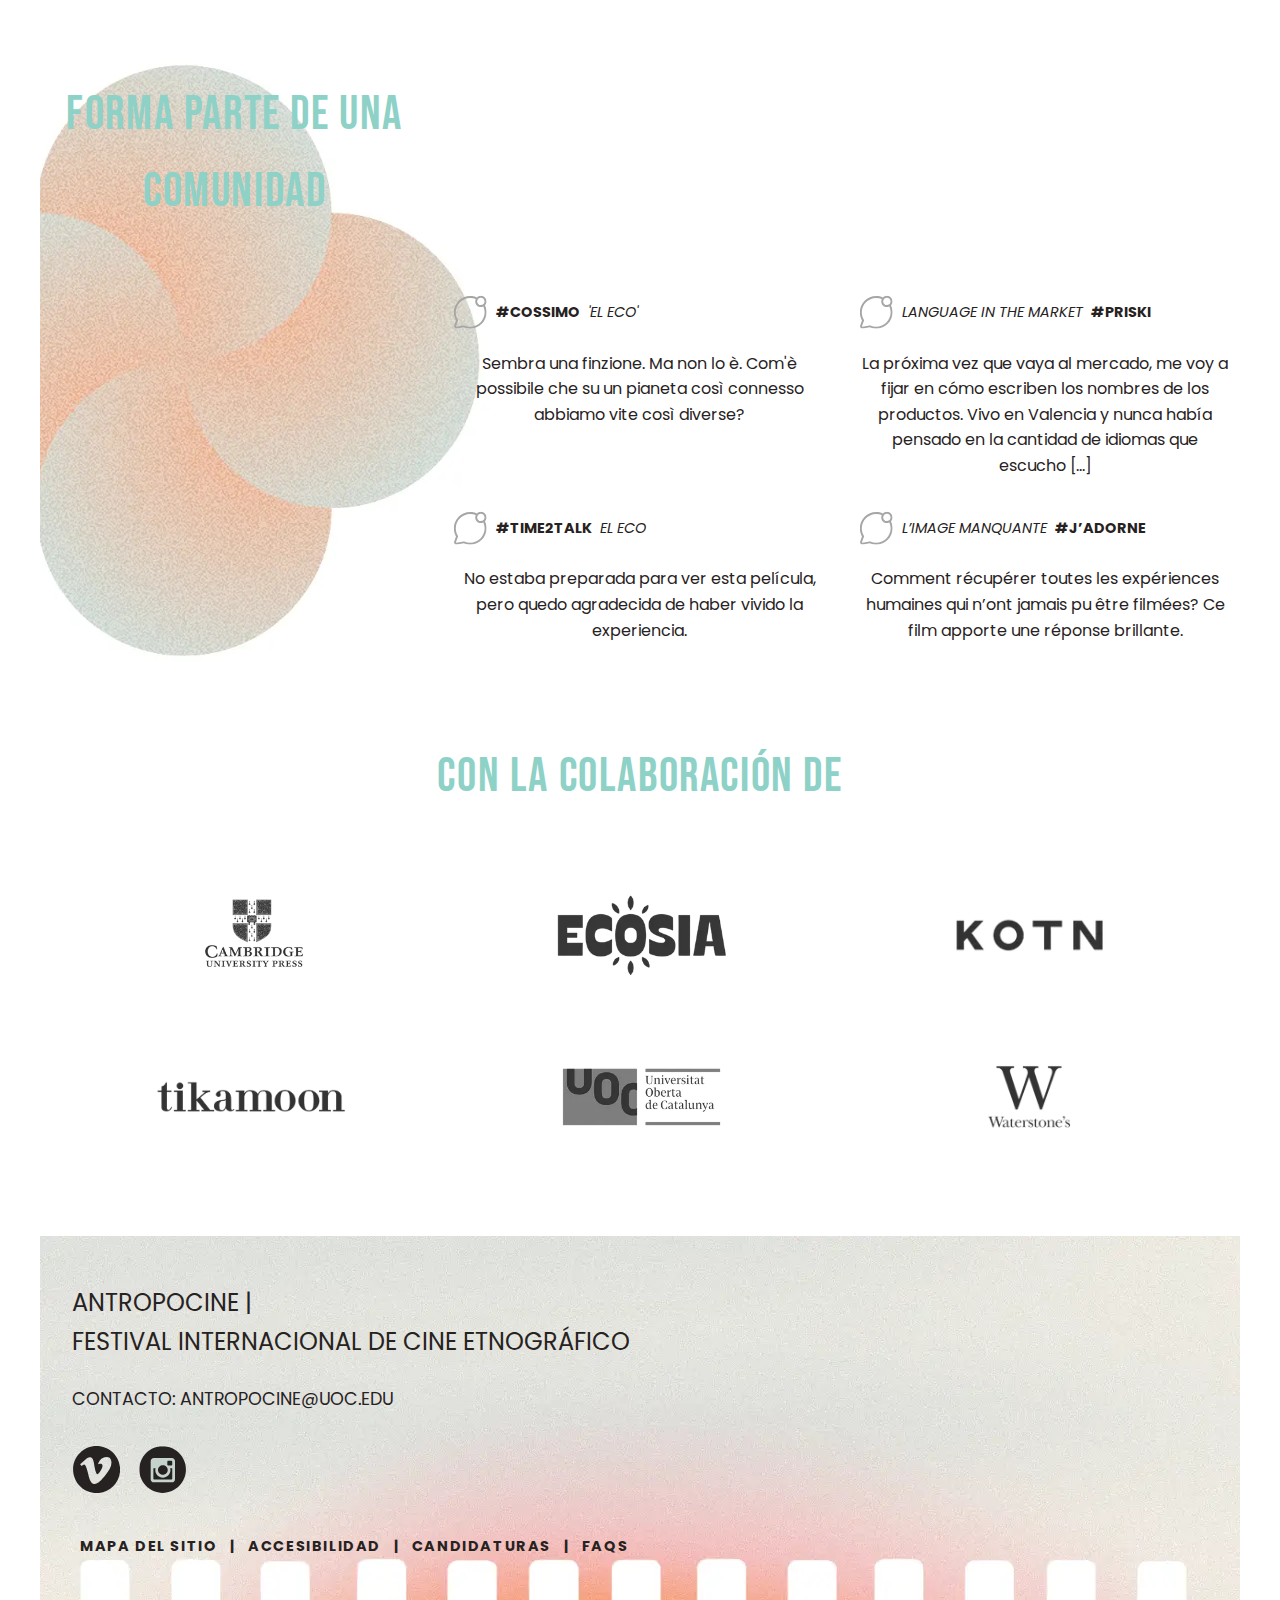
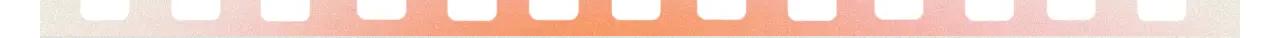
==== commit 1243f8b9: "Update index.html" ====
--- a/index.html
+++ b/index.html
@@ -274,7 +274,7 @@
         <footer class="footer">
             <div class="footer-content">
                 <p class="footer-title">ANTROPOCINE |<br>FESTIVAL INTERNACIONAL DE CINE ETNOGRÁFICO</p>
-                <p class="footer-contact">CONTACTO: <a href="#mailto:#">ANTROPOCINE@UOC.EDU</a></p>
+                <p class="footer-contact">CONTACTO: <a href="mailto:#">ANTROPOCINE@UOC.EDU</a></p>
                 
                 <div class="social-icons">
                     <a href="#vimeo" aria-label="Ir a Vimeo">
